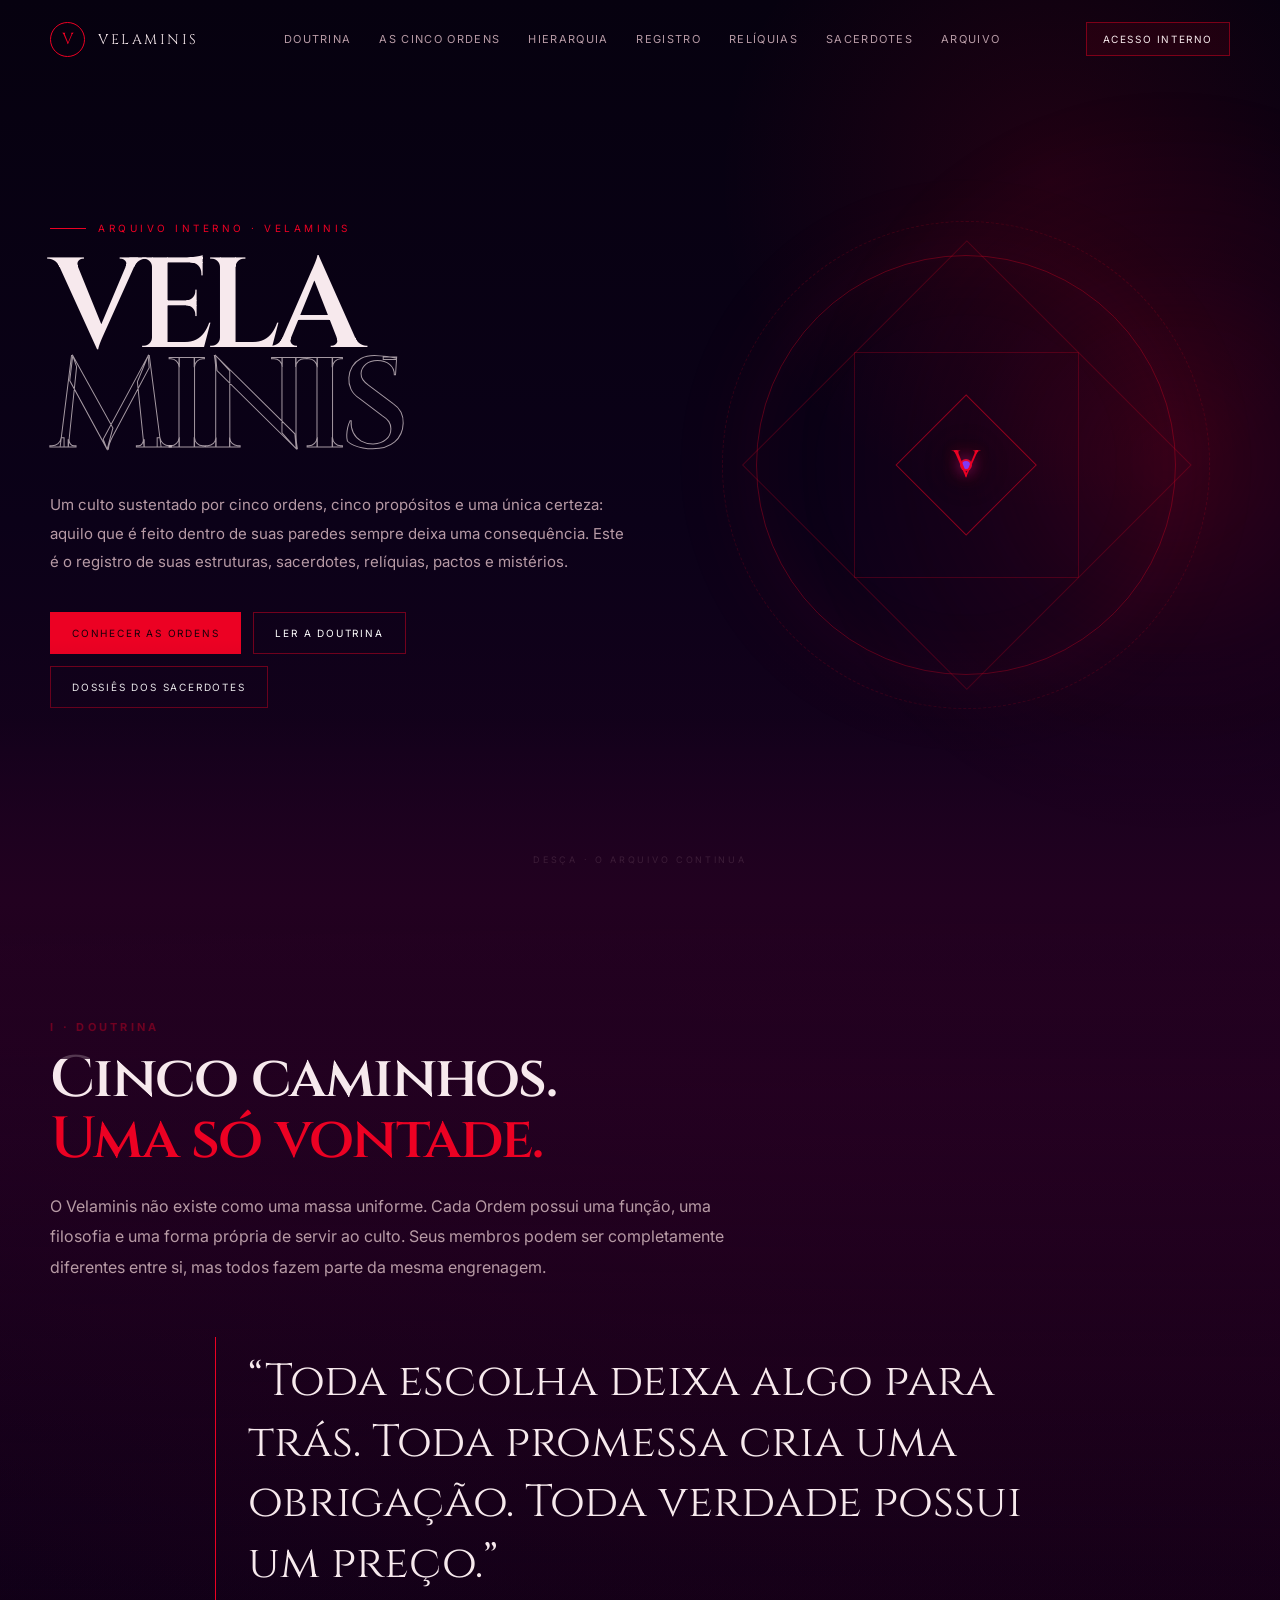
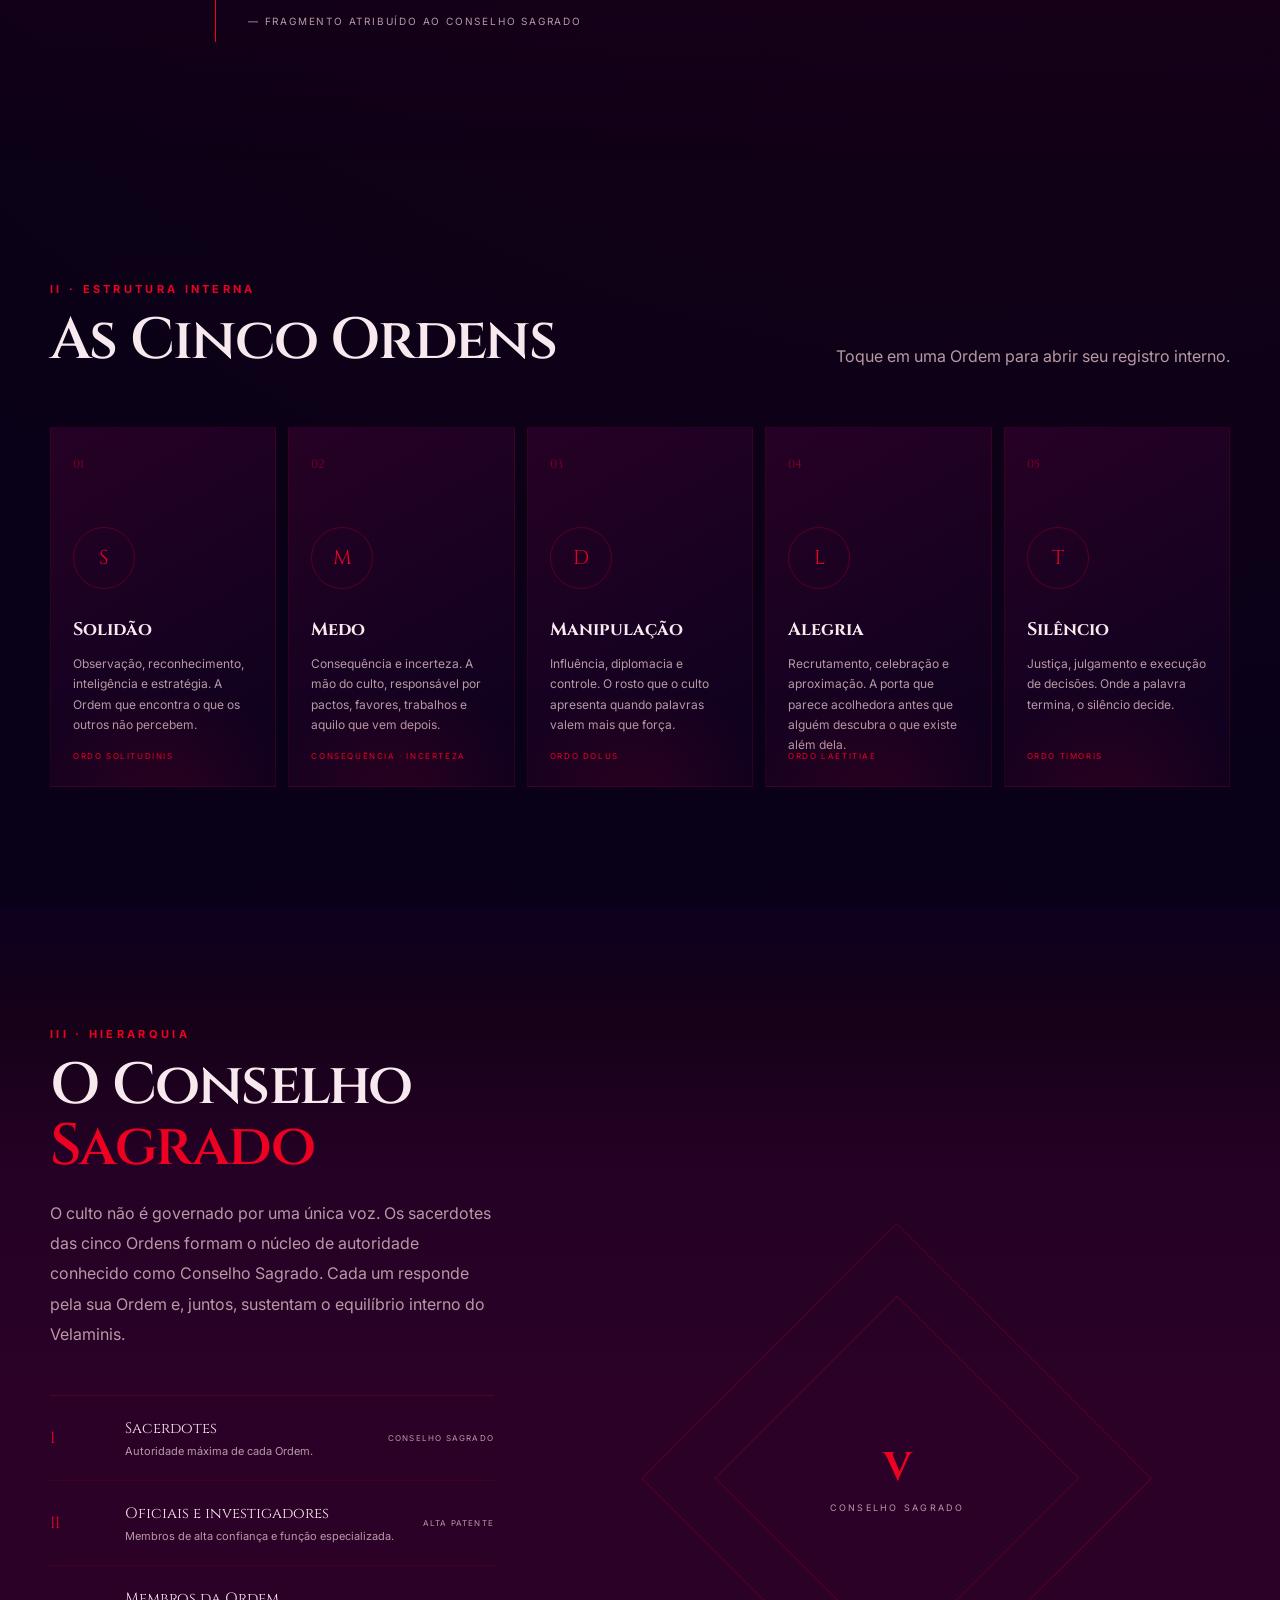
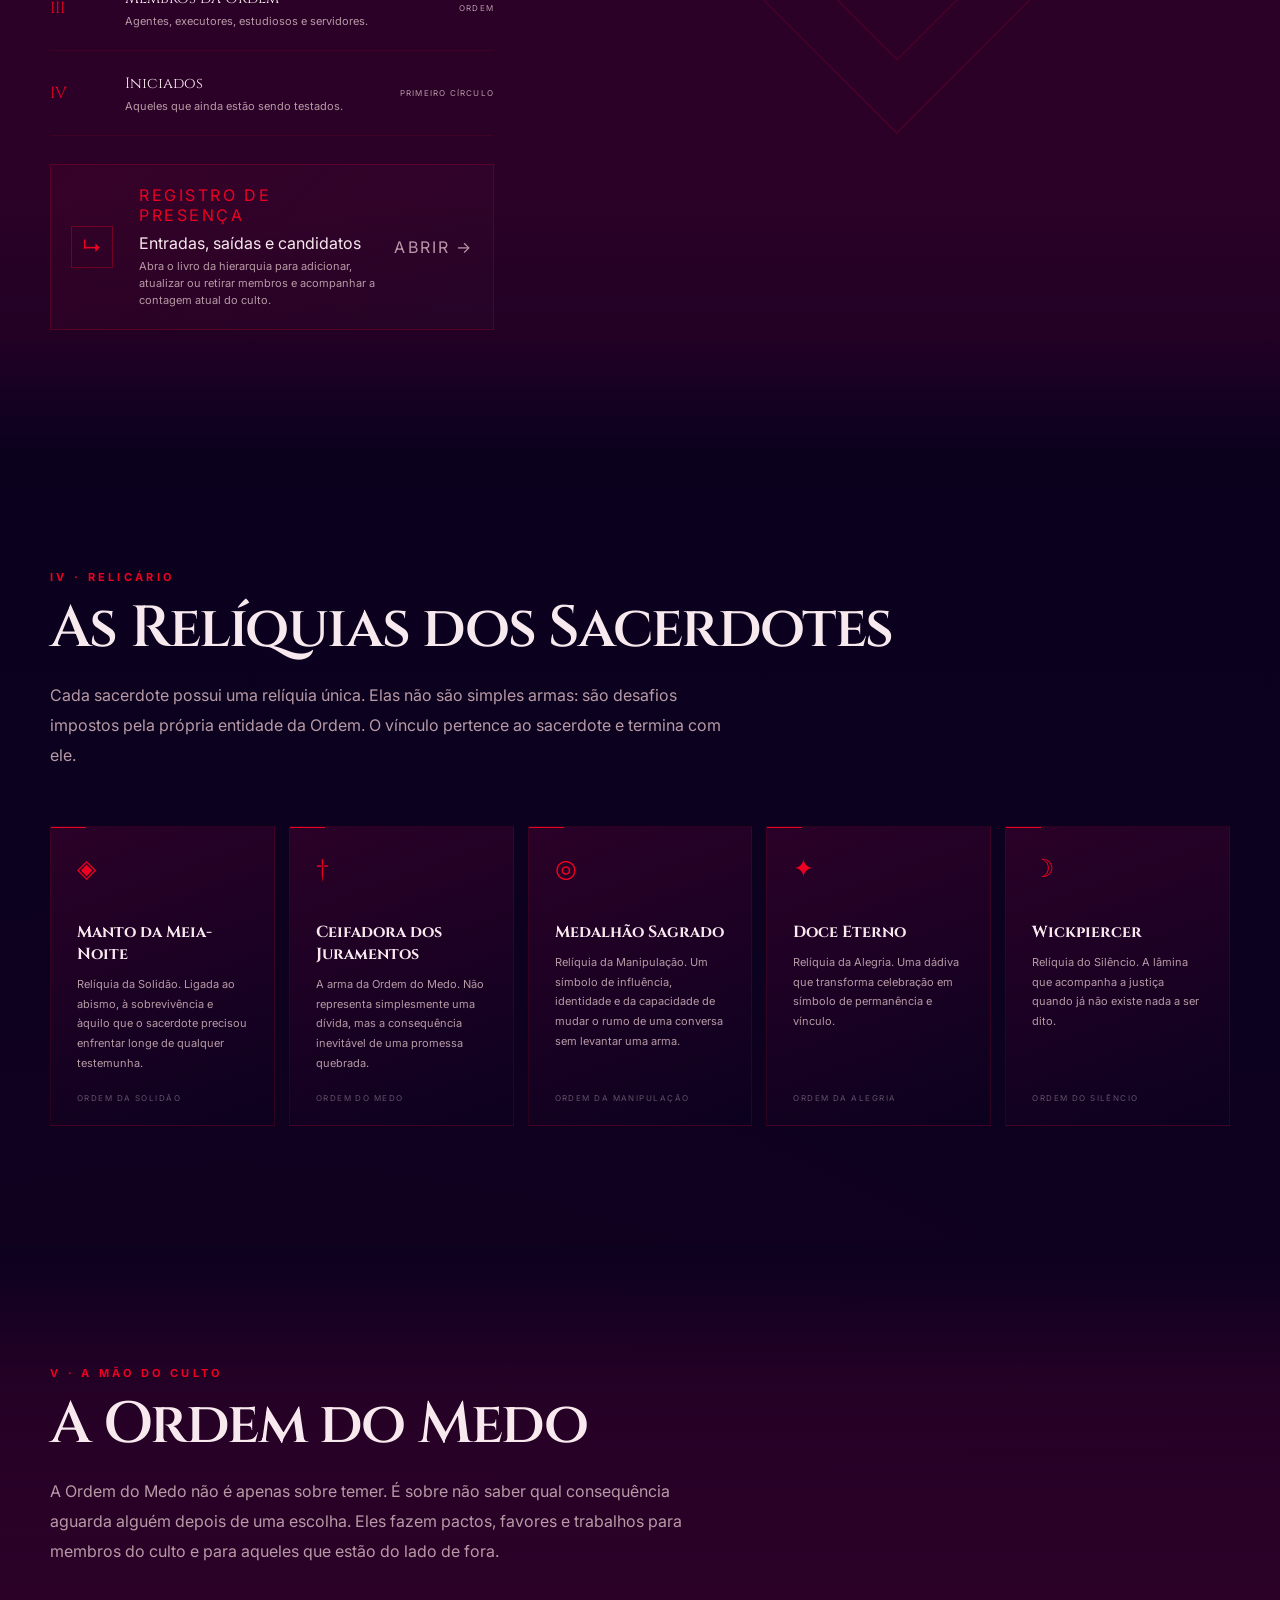
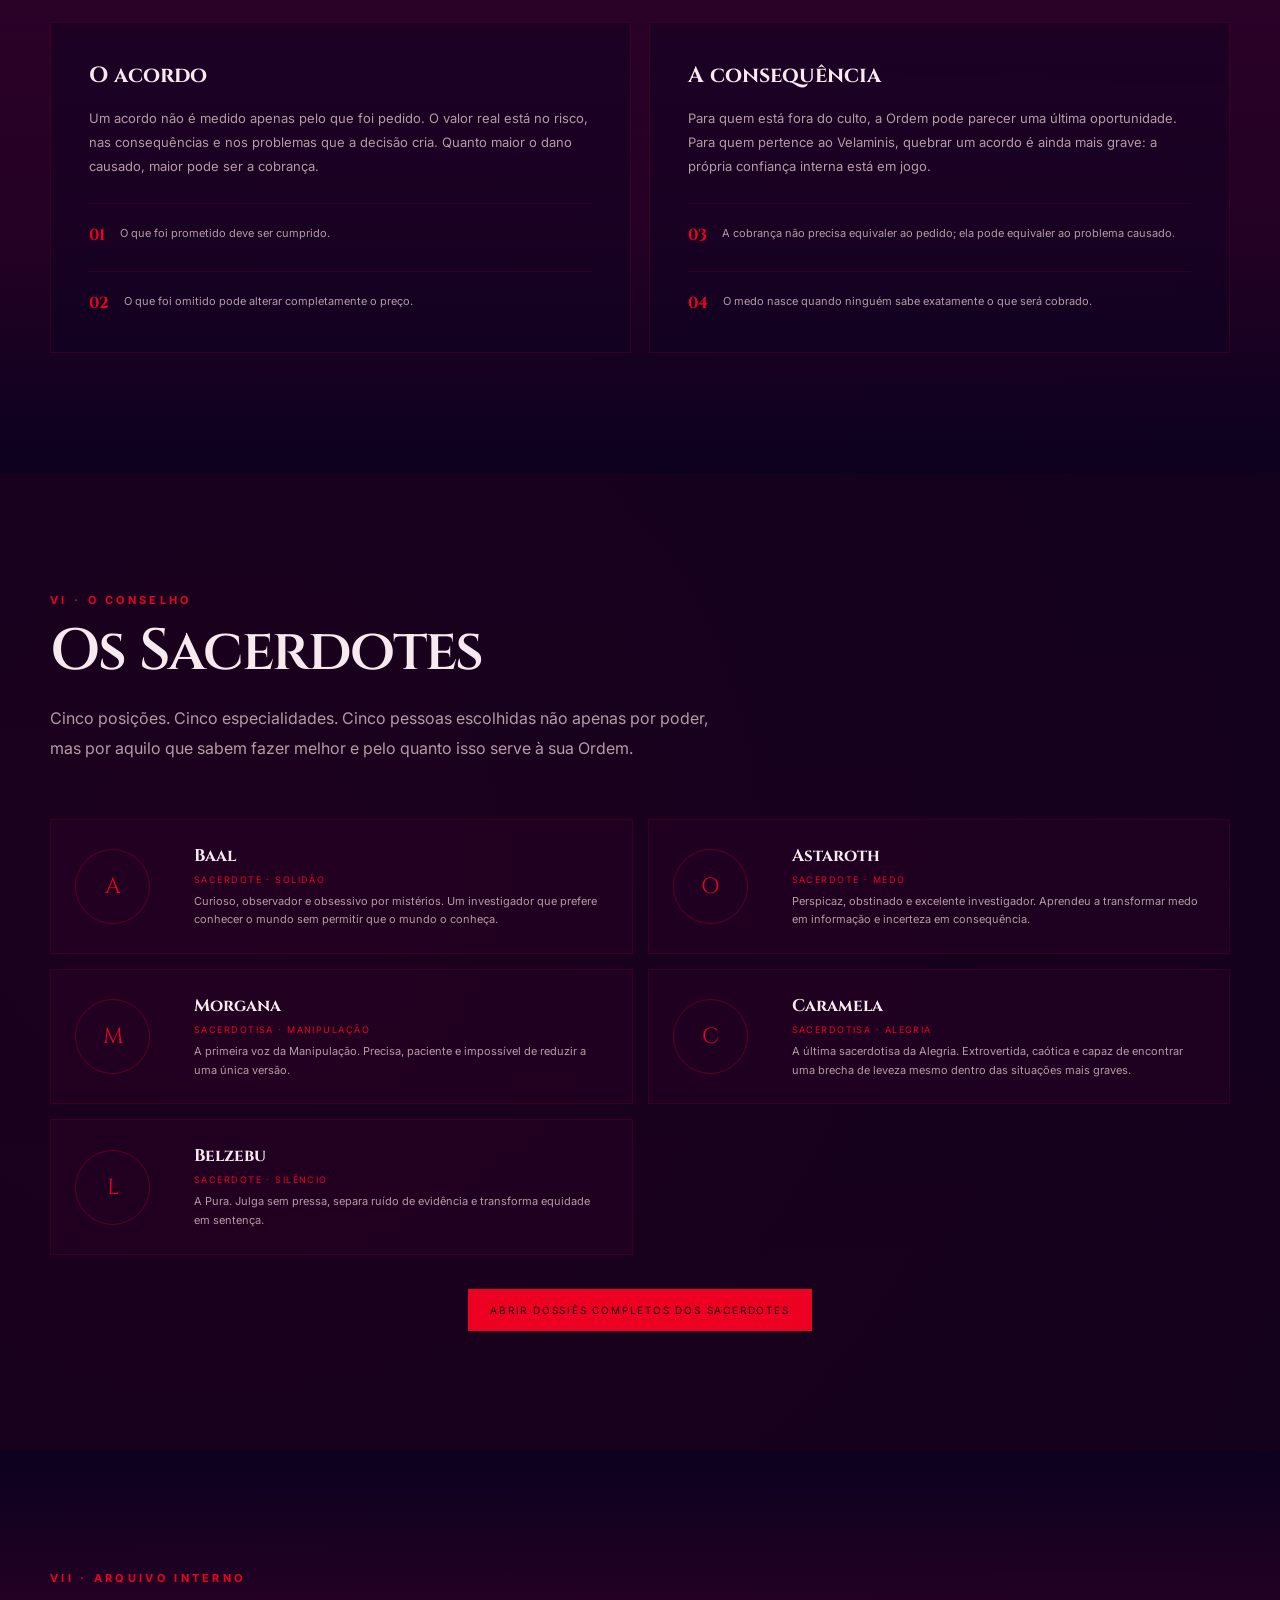
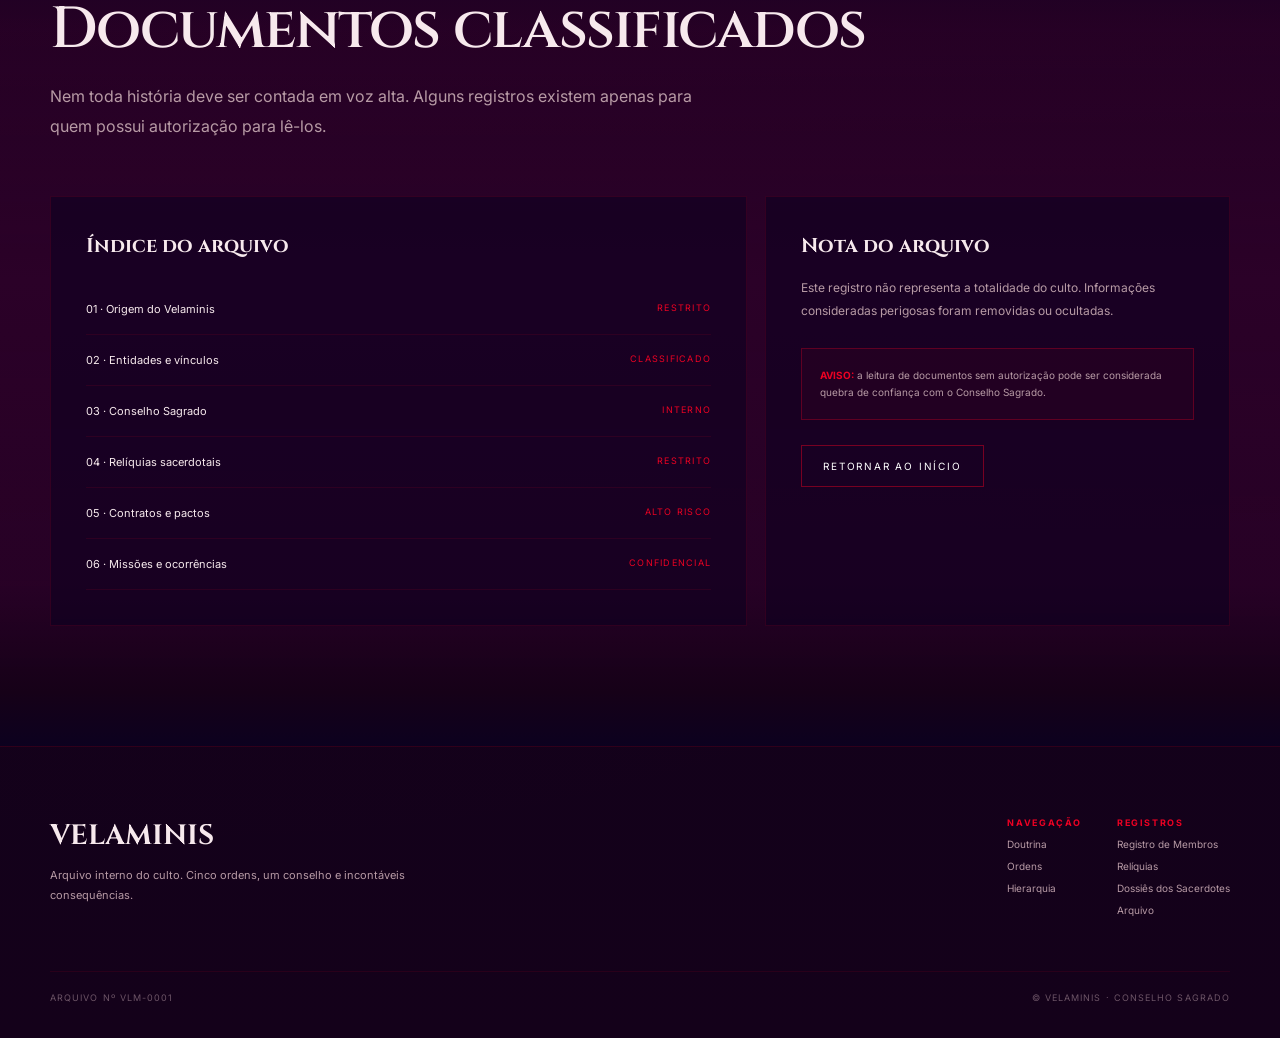
==== index.html @ 05659c6a "feito" ====
<!DOCTYPE html>
<html lang="pt-BR">
<head>
<meta charset="UTF-8">
<meta name="viewport" content="width=device-width, initial-scale=1.0">
<meta name="theme-color" content="#0C011F">
<meta name="description" content="Arquivo interno do Culto Velaminis — as Cinco Ordens, seus sacerdotes, relíquias, contratos e doutrinas.">
<title>VELAMINIS — Arquivo do Culto</title>

<style>
@import url('https://fonts.googleapis.com/css2?family=Cinzel:wght@400;500;600;700;800&family=Inter:wght@300;400;500;600&display=swap');

:root{
  --black:#0C011F;
  --obsidian:#2B0128;
  --maroon:#6D0122;
  --crimson:#EC0123;
  --deep-crimson:#AB0120;
  --white:#F7E9ED;
  --muted:#B79AA5;
  --line:rgba(236,1,35,.20);
  --glass:rgba(12,1,31,.70);
  --shadow:0 30px 80px rgba(0,0,0,.45);
}

*{box-sizing:border-box;margin:0;padding:0}
html{scroll-behavior:smooth}
body{
  background:
    radial-gradient(circle at 82% 8%,rgba(236,1,35,.10),transparent 26%),
    radial-gradient(circle at 18% 76%,rgba(109,1,34,.12),transparent 28%),
    linear-gradient(180deg,#06010f 0%,#0c011f 55%,#14011a 100%);
  color:var(--white);
  font-family:Inter,system-ui,sans-serif;
  overflow-x:hidden;
}
body::before{
  content:"";
  position:fixed;inset:0;pointer-events:none;z-index:-1;
  background:
    radial-gradient(circle at 72% 12%,rgba(236,1,35,.06),transparent 30%),
    radial-gradient(circle at 18% 72%,rgba(109,1,34,.06),transparent 34%),
    linear-gradient(90deg,transparent 49.92%,rgba(255,255,255,.012) 50%,transparent 50.08%);
  background-size:auto,auto,120px 120px;
}
a{color:inherit;text-decoration:none}
button{font:inherit}
.container{width:min(1180px,calc(100% - 48px));margin:auto}
.serif{font-family:Cinzel,Georgia,serif}
.upper{text-transform:uppercase;letter-spacing:.18em}
.red{color:var(--crimson)}
.muted{color:var(--muted)}
section{position:relative;padding:120px 0}
.section-kicker{
  color:var(--crimson);font-size:11px;font-weight:700;letter-spacing:.3em;
  text-transform:uppercase;margin-bottom:15px;
}
.section-title{
  font-family:Cinzel,Georgia,serif;font-size:clamp(32px,5vw,58px);
  line-height:1.05;font-weight:600;letter-spacing:-.03em;
}
.section-intro{max-width:680px;color:var(--muted);line-height:1.9;margin-top:20px}

/* PRELOADER */
.preloader{
  position:fixed;inset:0;background:var(--black);z-index:9999;
  display:grid;place-items:center;transition:.8s ease;
}
.preloader.hide{opacity:0;visibility:hidden}
.loader{text-align:center}
.sigillum{
  width:86px;height:86px;border:1px solid rgba(236,1,35,.45);
  border-radius:50%;margin:auto;display:grid;place-items:center;position:relative;
  animation:spin 12s linear infinite;
}
.sigillum::before,.sigillum::after{
  content:"";position:absolute;inset:10px;border:1px solid rgba(236,1,35,.25);
  transform:rotate(45deg);
}
.sigillum::after{inset:22px;transform:rotate(-45deg)}
.sigillum span{color:var(--crimson);font-family:Cinzel;font-size:24px;animation:counter 12s linear infinite}
.loader p{margin-top:24px;font-size:10px;letter-spacing:.4em;color:var(--muted);text-transform:uppercase}
@keyframes spin{to{transform:rotate(360deg)}}
@keyframes counter{to{transform:rotate(-360deg)}}

/* NAV */
.nav{
  position:fixed;top:0;left:0;right:0;z-index:500;
  border-bottom:1px solid transparent;transition:.35s;
}
.nav.scrolled{
  background:rgba(12,1,31,.82);backdrop-filter:blur(18px);
  border-color:var(--line);
}
.nav-inner{height:78px;display:flex;align-items:center;justify-content:space-between}
.brand{display:flex;align-items:center;gap:13px}
.brand-mark{
  width:35px;height:35px;border:1px solid var(--crimson);border-radius:50%;
  display:grid;place-items:center;color:var(--crimson);font-family:Cinzel;
}
.brand-name{font-family:Cinzel;letter-spacing:.18em;font-size:14px}
.nav-links{display:flex;gap:28px;align-items:center}
.nav-links a{font-size:11px;color:var(--muted);letter-spacing:.12em;text-transform:uppercase;transition:.25s}
.nav-links a:hover{color:var(--white)}
.nav-button{
  border:1px solid rgba(236,1,35,.45);background:rgba(236,1,35,.08);
  color:var(--white);padding:10px 16px;font-size:10px;letter-spacing:.16em;text-transform:uppercase;
  cursor:pointer;
}
.menu{display:none;background:none;border:0;color:white;font-size:24px}

/* HERO */
.hero{min-height:100vh;padding-top:150px;display:flex;align-items:center;overflow:hidden;background:radial-gradient(circle at 82% 20%,rgba(236,1,35,.11),transparent 26%),linear-gradient(180deg,#06010f 0%,#0b0118 58%,#18011d 100%)}
.hero::after{
  content:"";position:absolute;left:0;right:0;bottom:0;height:260px;pointer-events:none;
  background:linear-gradient(180deg,transparent 0%,rgba(20,1,26,.16) 30%,rgba(31,1,32,.52) 58%,#220120 100%);
}
.hero::before{
  content:"";position:absolute;width:760px;height:760px;border-radius:50%;
  right:-270px;top:80px;
  background:radial-gradient(circle,rgba(236,1,35,.18),rgba(171,1,32,.07) 38%,transparent 68%);
  filter:blur(15px);
}
.hero-grid{display:grid;grid-template-columns:1.05fr .95fr;gap:70px;align-items:center}
.eyebrow{
  display:flex;align-items:center;gap:12px;color:var(--crimson);
  font-size:10px;letter-spacing:.35em;text-transform:uppercase;margin-bottom:25px;
}
.eyebrow::before{content:"";width:36px;height:1px;background:var(--crimson)}
.hero h1{
  font-family:Cinzel,Georgia,serif;font-size:clamp(65px,10vw,145px);
  line-height:.78;letter-spacing:-.065em;font-weight:600;
}
.hero h1 span{display:block;color:transparent;-webkit-text-stroke:1px rgba(247,233,237,.65)}
.hero-copy{max-width:600px;margin-top:32px;color:var(--muted);line-height:1.9;font-size:15px}
.hero-actions{display:flex;gap:12px;margin-top:35px;flex-wrap:wrap}
.btn{
  display:inline-flex;align-items:center;justify-content:center;padding:14px 21px;
  border:1px solid rgba(236,1,35,.45);font-size:10px;letter-spacing:.18em;text-transform:uppercase;
  transition:.25s;cursor:pointer;background:transparent;color:white;
}
.btn.primary{background:var(--crimson);border-color:var(--crimson);color:#18000a}
.btn:hover{transform:translateY(-2px);box-shadow:0 15px 35px rgba(236,1,35,.16)}
.hero-seal{height:520px;display:grid;place-items:center;position:relative}
.seal{
  width:min(420px,75vw);aspect-ratio:1;border-radius:50%;
  border:1px solid rgba(236,1,35,.35);position:relative;
  box-shadow:0 0 100px rgba(236,1,35,.08),inset 0 0 80px rgba(236,1,35,.05);
  animation:pulse 5s ease-in-out infinite;
}
.seal::before,.seal::after{
  content:"";position:absolute;inset:12%;border:1px solid rgba(236,1,35,.23);
  transform:rotate(45deg);
}
.seal::after{inset:23%;transform:rotate(0)}
.seal-center{
  position:absolute;inset:38%;border:1px solid rgba(236,1,35,.55);
  display:grid;place-items:center;transform:rotate(45deg);
}
.seal-center span{transform:rotate(-45deg);font-family:Cinzel;color:var(--crimson);font-size:38px;text-shadow:0 0 14px rgba(236,1,35,.26);animation:orbPulse 4s ease-in-out infinite}
.orbit{position:absolute;inset:-35px;border:1px dashed rgba(236,1,35,.16);border-radius:50%;animation:spin 25s linear infinite}.orbit-dot,.orbit-dot.small{position:absolute;top:50%;left:50%;border-radius:50%;background:var(--crimson);box-shadow:0 0 18px rgba(236,1,35,.75),0 0 44px rgba(236,1,35,.35)}.orbit-dot{width:12px;height:12px;margin:-6px;animation:sealOrbit 10s linear infinite}.orbit-dot.small{width:8px;height:8px;margin:-4px;background:#7c3cff;box-shadow:0 0 14px rgba(124,60,255,.75),0 0 36px rgba(124,60,255,.35);animation:sealOrbitInner 14s linear infinite reverse}
@keyframes pulse{50%{transform:scale(1.015);box-shadow:0 0 120px rgba(236,1,35,.12)}}@keyframes orbPulse{50%{transform:rotate(-45deg) scale(1.08)}}@keyframes sealOrbit{from{transform:rotate(0deg) translateX(214px) rotate(0deg)}to{transform:rotate(360deg) translateX(214px) rotate(-360deg)}}@keyframes sealOrbitInner{from{transform:rotate(0deg) translateX(145px) rotate(0deg)}to{transform:rotate(360deg) translateX(145px) rotate(-360deg)}}
.hero-scroll{
  position:absolute;bottom:35px;left:50%;transform:translateX(-50%);
  color:var(--muted);font-size:9px;letter-spacing:.3em;text-transform:uppercase;
}

/* MANIFESTO */
.manifesto{background:linear-gradient(180deg,#220120 0%,rgba(43,1,40,.62) 28%,rgba(43,1,40,.28) 64%,transparent 100%)}.manifesto::before{content:"";position:absolute;left:0;right:0;top:-1px;height:160px;pointer-events:none;background:linear-gradient(180deg,rgba(34,1,32,0) 0%,rgba(34,1,32,.78) 100%)}
.quote{
  border-left:1px solid var(--crimson);padding:15px 0 15px 32px;
  max-width:850px;margin:55px auto 0;
}
.quote p{font-family:Cinzel;font-size:clamp(24px,4vw,45px);line-height:1.35}
.quote small{display:block;margin-top:20px;color:var(--muted);font-size:10px;letter-spacing:.18em;text-transform:uppercase}

/* ORDERS */
.orders-head{display:flex;justify-content:space-between;gap:30px;align-items:end;margin-bottom:55px}
.order-grid{display:grid;grid-template-columns:repeat(5,1fr);gap:12px}
.order-card{
  min-height:360px;padding:28px 22px;position:relative;overflow:hidden;
  background:linear-gradient(150deg,rgba(43,1,40,.85),rgba(12,1,31,.9));
  border:1px solid rgba(236,1,35,.13);transition:.4s;cursor:pointer;
}
.order-card:hover{transform:translateY(-8px);border-color:rgba(236,1,35,.55);box-shadow:var(--shadow)}
.order-card::after{
  content:"";position:absolute;left:-30%;bottom:-45%;width:160%;height:70%;
  background:radial-gradient(circle,rgba(236,1,35,.14),transparent 65%);transition:.4s;
}
.order-card:hover::after{transform:scale(1.3)}
.order-number{font-family:Cinzel;color:rgba(236,1,35,.55);font-size:12px}
.order-icon{
  width:62px;height:62px;border:1px solid rgba(236,1,35,.28);border-radius:50%;
  display:grid;place-items:center;font-family:Cinzel;color:var(--crimson);
  margin:55px 0 28px;font-size:20px;
}
.order-card h3{font-family:Cinzel;font-size:18px;margin-bottom:12px}
.order-card p{color:var(--muted);font-size:12px;line-height:1.7}
.order-tag{position:absolute;bottom:25px;left:22px;font-size:8px;letter-spacing:.2em;color:var(--crimson);text-transform:uppercase}

/* ORDER MODAL */
.modal{position:fixed;inset:0;background:rgba(5,0,12,.78);backdrop-filter:blur(12px);z-index:800;display:none;place-items:center;padding:20px}
.modal.open{display:grid}
.modal-box{
  width:min(800px,100%);max-height:88vh;overflow:auto;background:var(--black);
  border:1px solid rgba(236,1,35,.35);box-shadow:var(--shadow);padding:45px;
  position:relative;
}
.modal-close{position:absolute;top:17px;right:18px;background:none;border:0;color:var(--muted);font-size:22px;cursor:pointer}
.modal-symbol{color:var(--crimson);font-family:Cinzel;font-size:14px;letter-spacing:.2em}
.modal h2{font-family:Cinzel;font-size:42px;margin:12px 0 10px}
.modal-sub{color:var(--crimson);font-size:10px;text-transform:uppercase;letter-spacing:.2em}
.modal p{color:var(--muted);line-height:1.9;margin-top:25px}
.modal-section{border-top:1px solid rgba(236,1,35,.12);margin-top:30px;padding-top:25px}
.modal-section h4{font-family:Cinzel;font-size:13px;margin-bottom:10px}

/* HIERARCHY */
.hierarchy{
  background:
    linear-gradient(180deg,
      var(--black) 0%,
      #160118 10%,
      rgba(43,1,40,.78) 22%,
      var(--obsidian) 42%,
      var(--obsidian) 78%,
      rgba(43,1,40,.72) 90%,
      var(--black) 100%
    );
}
.hierarchy-grid{display:grid;grid-template-columns:.8fr 1.2fr;gap:70px;align-items:center}
.hierarchy-list{margin-top:45px;border-top:1px solid var(--line)}
.rank{
  display:grid;grid-template-columns:55px 1fr auto;gap:20px;align-items:center;
  padding:22px 0;border-bottom:1px solid rgba(236,1,35,.11)
}
.rank-num{font-family:Cinzel;color:var(--crimson)}
.rank-name{font-family:Cinzel;font-size:15px}
.rank-desc{color:var(--muted);font-size:11px;margin-top:5px}
.rank-badge{font-size:8px;letter-spacing:.15em;text-transform:uppercase;color:var(--muted)}
.hierarchy-art{
  min-height:540px;display:grid;place-items:center;position:relative;
}
.pyramid{width:min(430px,80vw);aspect-ratio:1;position:relative;display:grid;place-items:center}
.pyramid::before,.pyramid::after{content:"";position:absolute;border:1px solid rgba(236,1,35,.22)}
.pyramid::before{inset:8%;transform:rotate(45deg)}
.pyramid::after{inset:20%;transform:rotate(45deg)}
.pyramid-center{text-align:center;position:relative;z-index:2}
.pyramid-center strong{font-family:Cinzel;color:var(--crimson);font-size:40px;display:block}
.pyramid-center span{font-size:9px;letter-spacing:.25em;color:var(--muted);text-transform:uppercase}

/* RELICS */
.relic-grid{display:grid;grid-template-columns:repeat(5,1fr);gap:14px;margin-top:55px}
.relic{
  min-height:300px;padding:26px;background:linear-gradient(160deg,var(--obsidian),rgba(12,1,31,.8));
  border:1px solid rgba(236,1,35,.13);position:relative;
}
.relic::before{content:"";position:absolute;top:0;left:0;width:35px;height:1px;background:var(--crimson)}
.relic-symbol{font-family:Cinzel;color:var(--crimson);font-size:25px}
.relic h3{font-family:Cinzel;font-size:16px;margin:35px 0 10px}
.relic p{font-size:11px;color:var(--muted);line-height:1.8}
.relic small{position:absolute;bottom:22px;left:26px;color:rgba(247,233,237,.35);font-size:8px;letter-spacing:.18em;text-transform:uppercase}

/* CONTRACTS */
.contract{
  background:
    linear-gradient(180deg,
      var(--black) 0%,
      rgba(43,1,40,.82) 18%,
      var(--obsidian) 42%,
      rgba(43,1,40,.72) 70%,
      var(--black) 100%
    );
}
.contract-grid{display:grid;grid-template-columns:1fr 1fr;gap:18px;margin-top:55px}
.contract-card{
  padding:38px;border:1px solid rgba(236,1,35,.15);background:rgba(12,1,31,.45);
}
.contract-card h3{font-family:Cinzel;font-size:22px;margin-bottom:16px}
.contract-card p{color:var(--muted);line-height:1.85;font-size:13px}
.contract-rule{display:flex;gap:15px;margin-top:25px;padding-top:20px;border-top:1px solid rgba(236,1,35,.1)}
.contract-rule b{color:var(--crimson);font-family:Cinzel}
.contract-rule span{font-size:11px;color:var(--muted);line-height:1.7}

/* PRIESTS */
.priest-grid{display:grid;grid-template-columns:repeat(2,1fr);gap:15px;margin-top:55px}
.priest{
  display:grid;grid-template-columns:95px 1fr;gap:24px;align-items:center;
  padding:24px;border:1px solid rgba(236,1,35,.12);background:rgba(43,1,40,.42);
}
.priest-mark{
  width:75px;height:75px;border:1px solid rgba(236,1,35,.3);border-radius:50%;
  display:grid;place-items:center;color:var(--crimson);font-family:Cinzel;font-size:22px;
}
.priest h3{font-family:Cinzel;font-size:17px}
.priest .role{font-size:9px;color:var(--crimson);text-transform:uppercase;letter-spacing:.16em;margin:7px 0}
.priest p{font-size:11px;color:var(--muted);line-height:1.7}

/* ARCHIVE */
.archive{
  background:
    linear-gradient(180deg,
      var(--black) 0%,
      rgba(43,1,40,.78) 20%,
      var(--obsidian) 48%,
      rgba(43,1,40,.86) 82%,
      #160118 94%,
      var(--black) 100%
    );
}
.archive-grid{display:grid;grid-template-columns:1.2fr .8fr;gap:18px;margin-top:55px}
.archive-main,.archive-side{border:1px solid rgba(236,1,35,.13);padding:35px;background:rgba(12,1,31,.55)}
.archive-main h3,.archive-side h3{font-family:Cinzel;font-size:20px}
.file-list{margin-top:25px}
.file{
  display:flex;justify-content:space-between;gap:20px;padding:18px 0;
  border-bottom:1px solid rgba(236,1,35,.1);font-size:11px
}
.file span:last-child{color:var(--crimson);font-size:9px;letter-spacing:.14em}
.warning{
  margin-top:25px;padding:18px;border:1px solid rgba(236,1,35,.3);
  background:rgba(236,1,35,.045);color:var(--muted);font-size:10px;line-height:1.7;
}
.warning strong{color:var(--crimson)}

/* FOOTER */
footer{padding:70px 0 35px;border-top:1px solid rgba(236,1,35,.13)}
.footer-top{display:flex;justify-content:space-between;gap:40px}
.footer-brand h2{font-family:Cinzel;font-size:28px}
.footer-brand p{max-width:430px;color:var(--muted);font-size:11px;line-height:1.8;margin-top:12px}
.footer-links{display:flex;gap:35px}
.footer-links div{display:flex;flex-direction:column;gap:10px}
.footer-links b{font-size:9px;color:var(--crimson);letter-spacing:.18em;text-transform:uppercase}
.footer-links a{font-size:10px;color:var(--muted)}
.footer-bottom{margin-top:55px;padding-top:20px;border-top:1px solid rgba(236,1,35,.1);display:flex;justify-content:space-between;color:rgba(183,154,165,.55);font-size:9px;letter-spacing:.12em;text-transform:uppercase}

/* REVEAL */
.reveal{opacity:0;transform:translateY(28px);transition:opacity .8s ease,transform .8s ease}
.reveal.visible{opacity:1;transform:none}

/* RESPONSIVE */

.hierarchy-register{
  margin-top:28px;
  min-height:116px;
  border:1px solid rgba(236,1,35,.22);
  background:linear-gradient(135deg,rgba(236,1,35,.055),rgba(255,255,255,.012));
  display:grid;
  grid-template-columns:50px 1fr auto;
  gap:18px;
  align-items:center;
  padding:20px;
  transition:.25s ease;
}
.hierarchy-register:hover{border-color:rgba(236,1,35,.6);transform:translateY(-2px);background:linear-gradient(135deg,rgba(236,1,35,.09),rgba(255,255,255,.018))}
.registry-icon{width:42px;height:42px;border:1px solid rgba(236,1,35,.35);display:grid;place-items:center;color:var(--crimson);font-size:20px}
.hierarchy-register small{display:block;font:500 8px/1 var(--mono);letter-spacing:.16em;color:var(--crimson);margin-bottom:8px}
.hierarchy-register strong{display:block;font:500 17px/1.2 var(--serif);color:var(--white);margin-bottom:5px}
.hierarchy-register span{display:block;max-width:600px;font-size:11px;line-height:1.55;color:var(--muted)}
.hierarchy-register>b{font:500 8px/1 var(--mono);letter-spacing:.13em;color:#b998aa;white-space:nowrap}
@media(max-width:1050px){
  .order-grid,.relic-grid{grid-template-columns:repeat(2,1fr)}
  .hero-grid,.hierarchy-grid,.archive-grid{grid-template-columns:1fr}
  .hero-seal{height:420px}
}
@media(max-width:760px){
  .hierarchy-register{grid-template-columns:44px 1fr}
  .hierarchy-register>b{grid-column:2}

  .container{width:min(100% - 30px,1180px)}
  section{padding:85px 0}
  .nav-links,.nav-button{display:none}
  .menu{display:block}
  .nav-links.open{
    display:flex;position:absolute;top:78px;left:0;right:0;padding:25px;
    background:rgba(12,1,31,.96);flex-direction:column;align-items:flex-start;border-bottom:1px solid var(--line)
  }
  .hero{padding-top:120px}
  .hero-grid{gap:25px}
  .hero h1{font-size:70px}
  .hero-seal{height:320px}
  .orders-head{display:block}
  .order-grid,.relic-grid,.priest-grid,.contract-grid{grid-template-columns:1fr}
  .modal-box{padding:30px 22px}
  .modal h2{font-size:32px}
  .priest{grid-template-columns:70px 1fr}
  .priest-mark{width:60px;height:60px}
  .footer-top,.footer-bottom{flex-direction:column}
  .footer-links{flex-wrap:wrap}
}
</style>
</head>

<body>

<div class="preloader" id="preloader">
  <div class="loader">
    <div class="sigillum"><span>V</span></div>
    <p>O arquivo está sendo aberto</p>
  </div>
</div>

<nav class="nav" id="nav">
  <div class="container nav-inner">
    <a class="brand" href="#inicio">
      <div class="brand-mark">V</div>
      <div class="brand-name">VELAMINIS</div>
    </a>
    <div class="nav-links" id="navLinks">
      <a href="#doutrina">Doutrina</a>
      <a href="#ordens">As Cinco Ordens</a>
      <a href="#hierarquia">Hierarquia</a>
      <a href="membros.html">Registro</a>
      <a href="#reliquias">Relíquias</a>
      <a href="sacerdotes.html">Sacerdotes</a>
      <a href="#arquivo">Arquivo</a>
    </div>
    <a class="nav-button" href="#arquivo">Acesso interno</a>
    <button class="menu" id="menuBtn">☰</button>
  </div>
</nav>

<main>
<section class="hero" id="inicio">
  <div class="container hero-grid">
    <div class="reveal">
      <div class="eyebrow">Arquivo interno · Velaminis</div>
      <h1>VELA<span>MINIS</span></h1>
      <p class="hero-copy">
        Um culto sustentado por cinco ordens, cinco propósitos e uma única certeza:
        aquilo que é feito dentro de suas paredes sempre deixa uma consequência.
        Este é o registro de suas estruturas, sacerdotes, relíquias, pactos e mistérios.
      </p>
      <div class="hero-actions">
        <a class="btn primary" href="#ordens">Conhecer as Ordens</a>
        <a class="btn" href="#doutrina">Ler a doutrina</a>
        <a class="btn" href="sacerdotes.html">Dossiês dos Sacerdotes</a>
      </div>
    </div>

    <div class="hero-seal reveal">
      <div class="seal">
        <div class="orbit"></div>
        <div class="orbit-dot"></div><div class="orbit-dot small"></div>
        <div class="seal-center"><span>V</span></div>
      </div>
    </div>
  </div>
  <div class="hero-scroll">desça · o arquivo continua</div>
</section>

<section class="manifesto" id="doutrina">
  <div class="container">
    <div class="section-kicker reveal">I · Doutrina</div>
    <h2 class="section-title reveal">Cinco caminhos.<br><span class="red">Uma só vontade.</span></h2>
    <p class="section-intro reveal">
      O Velaminis não existe como uma massa uniforme. Cada Ordem possui uma função,
      uma filosofia e uma forma própria de servir ao culto. Seus membros podem ser
      completamente diferentes entre si, mas todos fazem parte da mesma engrenagem.
    </p>

    <div class="quote reveal">
      <p>“Toda escolha deixa algo para trás. Toda promessa cria uma obrigação. Toda verdade possui um preço.”</p>
      <small>— Fragmento atribuído ao Conselho Sagrado</small>
    </div>
  </div>
</section>

<section id="ordens">
  <div class="container">
    <div class="orders-head">
      <div>
        <div class="section-kicker reveal">II · Estrutura interna</div>
        <h2 class="section-title reveal">As Cinco Ordens</h2>
      </div>
      <p class="section-intro reveal" style="margin:0;max-width:430px">
        Toque em uma Ordem para abrir seu registro interno.
      </p>
    </div>

    <div class="order-grid">
      <article class="order-card reveal" data-order="solidão">
        <div class="order-number">01</div>
        <div class="order-icon">S</div>
        <h3>Solidão</h3>
        <p>Observação, reconhecimento, inteligência e estratégia. A Ordem que encontra o que os outros não percebem.</p>
        <div class="order-tag">Ordo Solitudinis</div>
      </article>

      <article class="order-card reveal" data-order="medo">
        <div class="order-number">02</div>
        <div class="order-icon">M</div>
        <h3>Medo</h3>
        <p>Consequência e incerteza. A mão do culto, responsável por pactos, favores, trabalhos e aquilo que vem depois.</p>
        <div class="order-tag">Consequência · Incerteza</div>
      </article>

      <article class="order-card reveal" data-order="manipulacao">
        <div class="order-number">03</div>
        <div class="order-icon">D</div>
        <h3>Manipulação</h3>
        <p>Influência, diplomacia e controle. O rosto que o culto apresenta quando palavras valem mais que força.</p>
        <div class="order-tag">Ordo Dolus</div>
      </article>

      <article class="order-card reveal" data-order="alegria">
        <div class="order-number">04</div>
        <div class="order-icon">L</div>
        <h3>Alegria</h3>
        <p>Recrutamento, celebração e aproximação. A porta que parece acolhedora antes que alguém descubra o que existe além dela.</p>
        <div class="order-tag">Ordo Laetitiae</div>
      </article>

      <article class="order-card reveal" data-order="silencio">
        <div class="order-number">05</div>
        <div class="order-icon">T</div>
        <h3>Silêncio</h3>
        <p>Justiça, julgamento e execução de decisões. Onde a palavra termina, o silêncio decide.</p>
        <div class="order-tag">Ordo Timoris</div>
      </article>
    </div>
  </div>
</section>

<section class="hierarchy" id="hierarquia">
  <div class="container hierarchy-grid">
    <div>
      <div class="section-kicker reveal">III · Hierarquia</div>
      <h2 class="section-title reveal">O Conselho<br><span class="red">Sagrado</span></h2>
      <p class="section-intro reveal">
        O culto não é governado por uma única voz. Os sacerdotes das cinco Ordens
        formam o núcleo de autoridade conhecido como Conselho Sagrado. Cada um responde
        pela sua Ordem e, juntos, sustentam o equilíbrio interno do Velaminis.
      </p>

      <div class="hierarchy-list">
        <div class="rank reveal">
          <div class="rank-num">I</div>
          <div><div class="rank-name">Sacerdotes</div><div class="rank-desc">Autoridade máxima de cada Ordem.</div></div>
          <div class="rank-badge">Conselho Sagrado</div>
        </div>
        <div class="rank reveal">
          <div class="rank-num">II</div>
          <div><div class="rank-name">Oficiais e investigadores</div><div class="rank-desc">Membros de alta confiança e função especializada.</div></div>
          <div class="rank-badge">Alta patente</div>
        </div>
        <div class="rank reveal">
          <div class="rank-num">III</div>
          <div><div class="rank-name">Membros da Ordem</div><div class="rank-desc">Agentes, executores, estudiosos e servidores.</div></div>
          <div class="rank-badge">Ordem</div>
        </div>
        <div class="rank reveal">
          <div class="rank-num">IV</div>
          <div><div class="rank-name">Iniciados</div><div class="rank-desc">Aqueles que ainda estão sendo testados.</div></div>
          <div class="rank-badge">Primeiro círculo</div>
        </div>
      </div>

      <a class="hierarchy-register reveal" href="membros.html">
        <div class="registry-icon">↳</div>
        <div>
          <small>REGISTRO DE PRESENÇA</small>
          <strong>Entradas, saídas e candidatos</strong>
          <span>Abra o livro da hierarquia para adicionar, atualizar ou retirar membros e acompanhar a contagem atual do culto.</span>
        </div>
        <b>ABRIR →</b>
      </a>
    </div>

    <div class="hierarchy-art reveal">
      <div class="pyramid">
        <div class="pyramid-center">
          <strong>V</strong>
          <span>Conselho Sagrado</span>
        </div>
      </div>
    </div>
  </div>
</section>

<section id="reliquias">
  <div class="container">
    <div class="section-kicker reveal">IV · Relicário</div>
    <h2 class="section-title reveal">As Relíquias dos Sacerdotes</h2>
    <p class="section-intro reveal">
      Cada sacerdote possui uma relíquia única. Elas não são simples armas:
      são desafios impostos pela própria entidade da Ordem. O vínculo pertence ao
      sacerdote e termina com ele.
    </p>

    <div class="relic-grid">
      <article class="relic reveal">
        <div class="relic-symbol">◈</div>
        <h3>Manto da Meia-Noite</h3>
        <p>Relíquia da Solidão. Ligada ao abismo, à sobrevivência e àquilo que o sacerdote precisou enfrentar longe de qualquer testemunha.</p>
        <small>Ordem da Solidão</small>
      </article>

      <article class="relic reveal">
        <div class="relic-symbol">†</div>
        <h3>Ceifadora dos Juramentos</h3>
        <p>A arma da Ordem do Medo. Não representa simplesmente uma dívida, mas a consequência inevitável de uma promessa quebrada.</p>
        <small>Ordem do Medo</small>
      </article>

      <article class="relic reveal">
        <div class="relic-symbol">◎</div>
        <h3>Medalhão Sagrado</h3>
        <p>Relíquia da Manipulação. Um símbolo de influência, identidade e da capacidade de mudar o rumo de uma conversa sem levantar uma arma.</p>
        <small>Ordem da Manipulação</small>
      </article>

      <article class="relic reveal">
        <div class="relic-symbol">✦</div>
        <h3>Doce Eterno</h3>
        <p>Relíquia da Alegria. Uma dádiva que transforma celebração em símbolo de permanência e vínculo.</p>
        <small>Ordem da Alegria</small>
      </article>

      <article class="relic reveal">
        <div class="relic-symbol">☽</div>
        <h3>Wickpiercer</h3>
        <p>Relíquia do Silêncio. A lâmina que acompanha a justiça quando já não existe nada a ser dito.</p>
        <small>Ordem do Silêncio</small>
      </article>
    </div>
  </div>
</section>

<section class="contract" id="contratos">
  <div class="container">
    <div class="section-kicker reveal">V · A mão do culto</div>
    <h2 class="section-title reveal">A Ordem do Medo</h2>
    <p class="section-intro reveal">
      A Ordem do Medo não é apenas sobre temer. É sobre não saber qual consequência
      aguarda alguém depois de uma escolha. Eles fazem pactos, favores e trabalhos
      para membros do culto e para aqueles que estão do lado de fora.
    </p>

    <div class="contract-grid">
      <article class="contract-card reveal">
        <h3>O acordo</h3>
        <p>
          Um acordo não é medido apenas pelo que foi pedido. O valor real está no risco,
          nas consequências e nos problemas que a decisão cria. Quanto maior o dano causado,
          maior pode ser a cobrança.
        </p>
        <div class="contract-rule"><b>01</b><span>O que foi prometido deve ser cumprido.</span></div>
        <div class="contract-rule"><b>02</b><span>O que foi omitido pode alterar completamente o preço.</span></div>
      </article>

      <article class="contract-card reveal">
        <h3>A consequência</h3>
        <p>
          Para quem está fora do culto, a Ordem pode parecer uma última oportunidade.
          Para quem pertence ao Velaminis, quebrar um acordo é ainda mais grave:
          a própria confiança interna está em jogo.
        </p>
        <div class="contract-rule"><b>03</b><span>A cobrança não precisa equivaler ao pedido; ela pode equivaler ao problema causado.</span></div>
        <div class="contract-rule"><b>04</b><span>O medo nasce quando ninguém sabe exatamente o que será cobrado.</span></div>
      </article>
    </div>
  </div>
</section>

<section id="sacerdotes">
  <div class="container">
    <div class="section-kicker reveal">VI · O Conselho</div>
    <h2 class="section-title reveal">Os Sacerdotes</h2>
    <p class="section-intro reveal">
      Cinco posições. Cinco especialidades. Cinco pessoas escolhidas não apenas por poder,
      mas por aquilo que sabem fazer melhor e pelo quanto isso serve à sua Ordem.
    </p>

    <div class="priest-grid">
      <article class="priest reveal">
        <div class="priest-mark">A</div>
        <div><h3>Baal</h3><div class="role">Sacerdote · Solidão</div><p>Curioso, observador e obsessivo por mistérios. Um investigador que prefere conhecer o mundo sem permitir que o mundo o conheça.</p></div>
      </article>

      <article class="priest reveal">
        <div class="priest-mark">O</div>
        <div><h3>Astaroth</h3><div class="role">Sacerdote · Medo</div><p>Perspicaz, obstinado e excelente investigador. Aprendeu a transformar medo em informação e incerteza em consequência.</p></div>
      </article>

      <article class="priest reveal">
        <div class="priest-mark">M</div>
        <div><h3>Morgana</h3><div class="role">Sacerdotisa · Manipulação</div><p>A primeira voz da Manipulação. Precisa, paciente e impossível de reduzir a uma única versão.</p></div>
      </article>

      <article class="priest reveal">
        <div class="priest-mark">C</div>
        <div><h3>Caramela</h3><div class="role">Sacerdotisa · Alegria</div><p>A última sacerdotisa da Alegria. Extrovertida, caótica e capaz de encontrar uma brecha de leveza mesmo dentro das situações mais graves.</p></div>
      </article>

      <article class="priest reveal">
        <div class="priest-mark">L</div>
        <div><h3>Belzebu</h3><div class="role">Sacerdote · Silêncio</div><p>A Pura. Julga sem pressa, separa ruído de evidência e transforma equidade em sentença.</p></div>
      </article>
    </div>

    <div class="reveal" style="margin-top:34px;display:flex;justify-content:center">
      <a class="btn primary" href="sacerdotes.html">Abrir dossiês completos dos sacerdotes</a>
    </div>
  </div>
</section>

<section class="archive" id="arquivo">
  <div class="container">
    <div class="section-kicker reveal">VII · Arquivo interno</div>
    <h2 class="section-title reveal">Documentos classificados</h2>
    <p class="section-intro reveal">
      Nem toda história deve ser contada em voz alta. Alguns registros existem apenas
      para quem possui autorização para lê-los.
    </p>

    <div class="archive-grid">
      <div class="archive-main reveal">
        <h3>Índice do arquivo</h3>
        <div class="file-list">
          <div class="file"><span>01 · Origem do Velaminis</span><span>RESTRITO</span></div>
          <div class="file"><span>02 · Entidades e vínculos</span><span>CLASSIFICADO</span></div>
          <div class="file"><span>03 · Conselho Sagrado</span><span>INTERNO</span></div>
          <div class="file"><span>04 · Relíquias sacerdotais</span><span>RESTRITO</span></div>
          <div class="file"><span>05 · Contratos e pactos</span><span>ALTO RISCO</span></div>
          <div class="file"><span>06 · Missões e ocorrências</span><span>CONFIDENCIAL</span></div>
        </div>
      </div>

      <div class="archive-side reveal">
        <h3>Nota do arquivo</h3>
        <p style="color:var(--muted);font-size:12px;line-height:1.9;margin-top:18px">
          Este registro não representa a totalidade do culto. Informações consideradas
          perigosas foram removidas ou ocultadas.
        </p>
        <div class="warning">
          <strong>AVISO:</strong> a leitura de documentos sem autorização pode ser considerada
          quebra de confiança com o Conselho Sagrado.
        </div>
        <a href="#inicio" class="btn" style="margin-top:25px">Retornar ao início</a>
      </div>
    </div>
  </div>
</section>
</main>

<footer>
  <div class="container">
    <div class="footer-top">
      <div class="footer-brand">
        <h2>VELAMINIS</h2>
        <p>Arquivo interno do culto. Cinco ordens, um conselho e incontáveis consequências.</p>
      </div>
      <div class="footer-links">
        <div><b>Navegação</b><a href="#doutrina">Doutrina</a><a href="#ordens">Ordens</a><a href="#hierarquia">Hierarquia</a></div>
        <div><b>Registros</b><a href="membros.html">Registro de Membros</a><a href="#reliquias">Relíquias</a><a href="sacerdotes.html">Dossiês dos Sacerdotes</a><a href="#arquivo">Arquivo</a></div>
      </div>
    </div>
    <div class="footer-bottom">
      <span>Arquivo nº VLM-0001</span>
      <span>© Velaminis · Conselho Sagrado</span>
    </div>
  </div>
</footer>

<div class="modal" id="orderModal">
  <div class="modal-box">
    <button class="modal-close" id="modalClose">×</button>
    <div class="modal-symbol" id="modalSymbol">ORDEM</div>
    <h2 id="modalTitle">Ordem</h2>
    <div class="modal-sub" id="modalSub">Registro</div>
    <p id="modalText"></p>
    <div class="modal-section">
      <h4>Função dentro do culto</h4>
      <p id="modalFunction"></p>
    </div>
    <div class="modal-section">
      <h4>Princípio</h4>
      <p id="modalPrinciple"></p>
    </div>
  </div>
</div>

<script>
const orders = {
  "solidão":{
    symbol:"01 · ORDO SOLITUDINIS",title:"Ordem da Solidão",sub:"Reconhecimento · Inteligência · Estratégia",
    text:"A Ordem da Solidão existe para observar aquilo que passa despercebido. Seus membros investigam, reconhecem padrões, acompanham movimentos e constroem estratégias a partir de informações que outros considerariam irrelevantes.",
    function:"Reconhecimento de territórios, inteligência, investigação, coleta de informações e planejamento.",
    principle:"Ver antes dos outros. Entender antes de agir. Conhecer sem necessariamente ser conhecido."
  },
  "medo":{
    symbol:"02 · ORDEM DO MEDO",title:"Ordem do Medo",sub:"Consequência · Incerteza · Pactos",
    text:"A Ordem do Medo é a mão do culto. Seus membros fazem pactos, favores e trabalhos tanto para pessoas de fora quanto para integrantes do Velaminis. Sua força está na consequência: ninguém sabe exatamente o que será cobrado quando um acordo é quebrado.",
    function:"Contratos, cobranças, favores, investigação de consequências, resolução de problemas e trabalhos que exigem discrição.",
    principle:"Não é necessário saber o que acontecerá para ter medo. Basta saber que algo acontecerá."
  },
  "manipulacao":{
    symbol:"03 · ORDO DOLUS",title:"Ordem da Manipulação",sub:"Influência · Diplomacia · Controle",
    text:"A Ordem da Manipulação representa o rosto do culto. Seus membros lidam com relações, negociações, diplomacia e influência. Nem toda batalha precisa ser vencida pela força quando uma palavra bem escolhida pode mudar o resultado.",
    function:"Diplomacia, negociação, representação, influência e controle de situações sociais.",
    principle:"A melhor decisão é aquela que o outro acredita ter tomado sozinho."
  },
  "alegria":{
    symbol:"04 · ORDO LAETITIAE",title:"Ordem da Alegria",sub:"Recrutamento · Celebração · Aproximação",
    text:"A Ordem da Alegria aproxima pessoas do culto. Ela recebe, celebra, cria vínculos e transforma desconhecidos em possíveis aliados. Sua aparência acolhedora esconde uma das funções mais importantes do Velaminis.",
    function:"Recrutamento, integração, eventos, aproximação de comunidades e construção de vínculos.",
    principle:"Nem toda porta precisa parecer perigosa para levar ao mesmo lugar."
  },
  "silencio":{
    symbol:"05 · ORDEM DO SILÊNCIO",title:"Ordem do Silêncio",sub:"Justiça · Julgamento · Execução",
    text:"A Ordem do Silêncio representa a justiça interna do culto. Quando uma decisão precisa ser cumprida, eles são aqueles que fazem o necessário sem precisar explicar o que já foi decidido.",
    function:"Julgamentos, aplicação de decisões, proteção de segredos e execução das determinações do Conselho.",
    principle:"Quando a decisão é tomada, não há necessidade de mais palavras."
  }
};

document.querySelectorAll(".order-card").forEach(card=>{
  card.addEventListener("click",()=>{
    const data=orders[card.dataset.order];
    document.getElementById("modalSymbol").textContent=data.symbol;
    document.getElementById("modalTitle").textContent=data.title;
    document.getElementById("modalSub").textContent=data.sub;
    document.getElementById("modalText").textContent=data.text;
    document.getElementById("modalFunction").textContent=data.function;
    document.getElementById("modalPrinciple").textContent=data.principle;
    document.getElementById("orderModal").classList.add("open");
  });
});

document.getElementById("modalClose").onclick=()=>document.getElementById("orderModal").classList.remove("open");
document.getElementById("orderModal").addEventListener("click",e=>{
  if(e.target.id==="orderModal") document.getElementById("orderModal").classList.remove("open");
});

window.addEventListener("keydown",e=>{
  if(e.key==="Escape") document.getElementById("orderModal").classList.remove("open");
});

const nav=document.getElementById("nav");
window.addEventListener("scroll",()=>nav.classList.toggle("scrolled",window.scrollY>30));

const menuBtn=document.getElementById("menuBtn");
const navLinks=document.getElementById("navLinks");
menuBtn.addEventListener("click",()=>navLinks.classList.toggle("open"));
navLinks.querySelectorAll("a").forEach(a=>a.addEventListener("click",()=>navLinks.classList.remove("open")));

const observer=new IntersectionObserver(entries=>{
  entries.forEach(entry=>{
    if(entry.isIntersecting) entry.target.classList.add("visible");
  });
},{threshold:.12});
document.querySelectorAll(".reveal").forEach(el=>observer.observe(el));

window.addEventListener("load",()=>{
  setTimeout(()=>document.getElementById("preloader").classList.add("hide"),700);
});
</script>
</body>
</html>
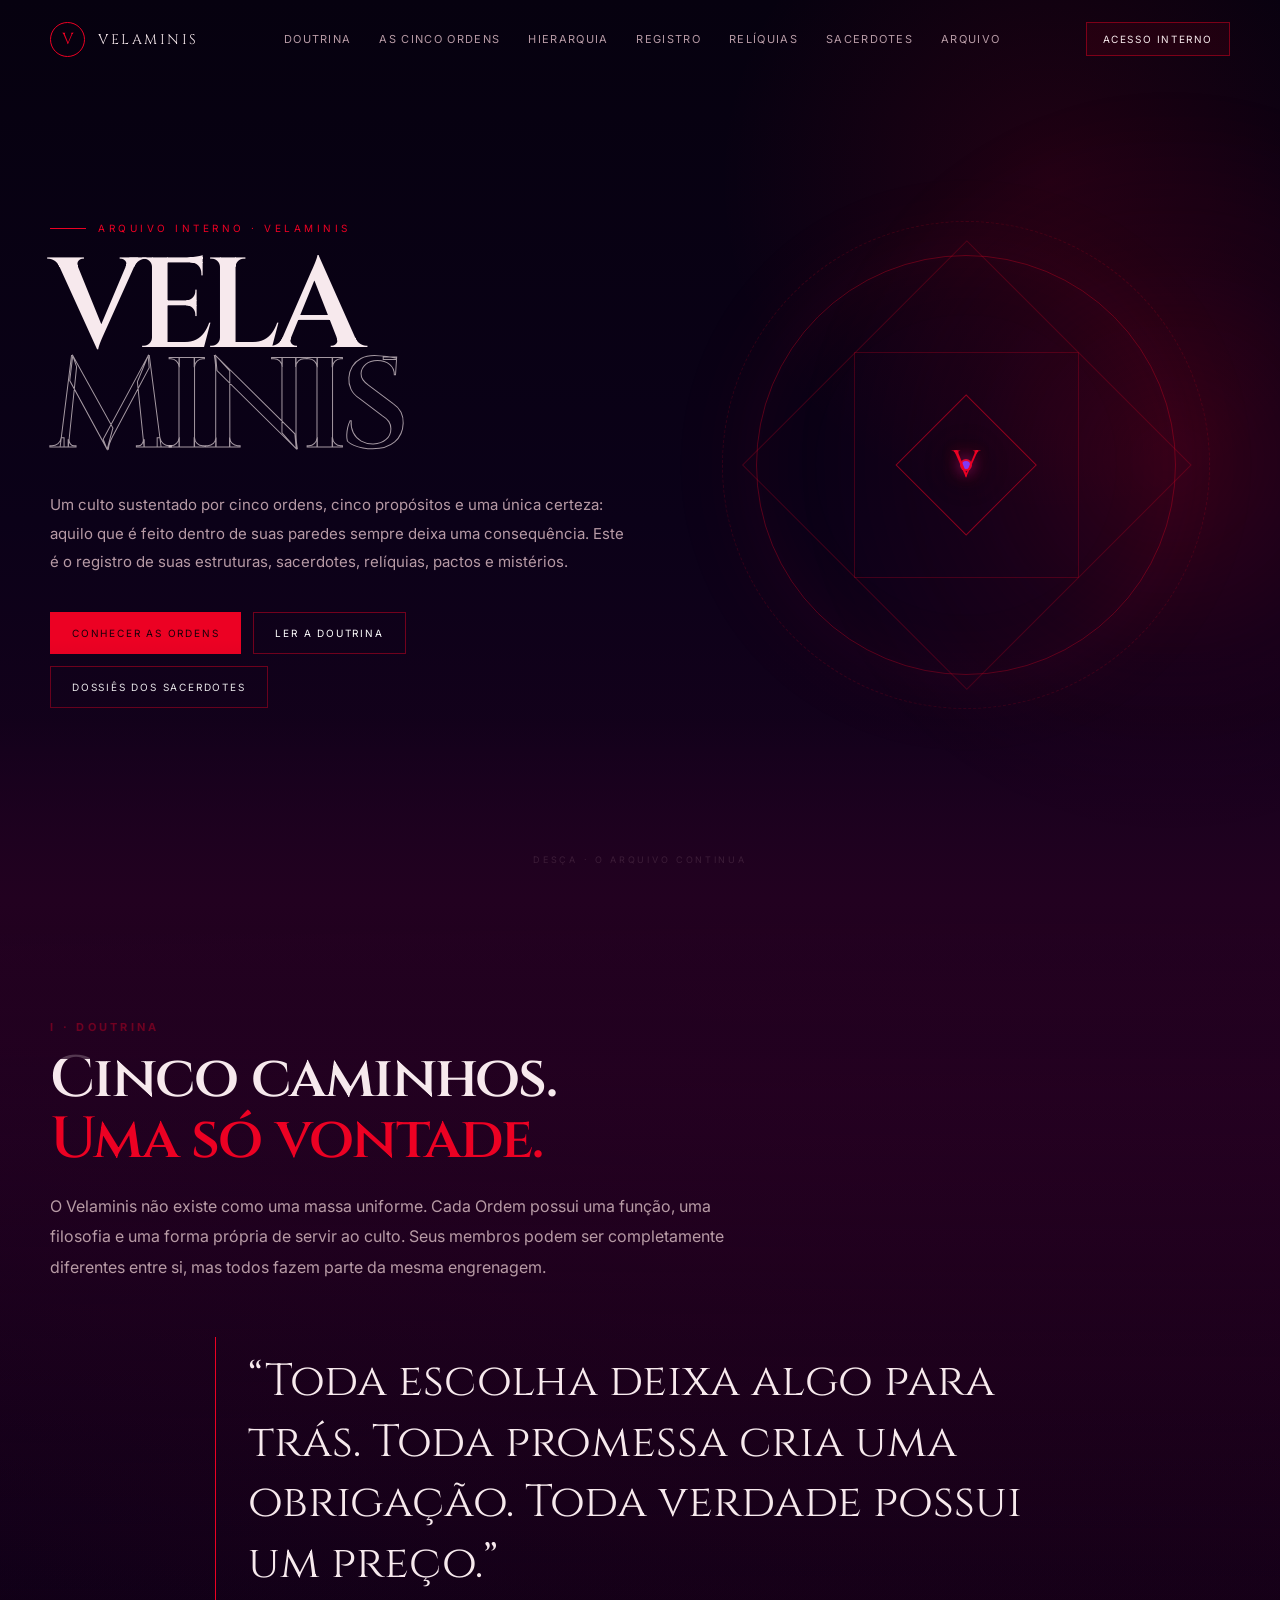
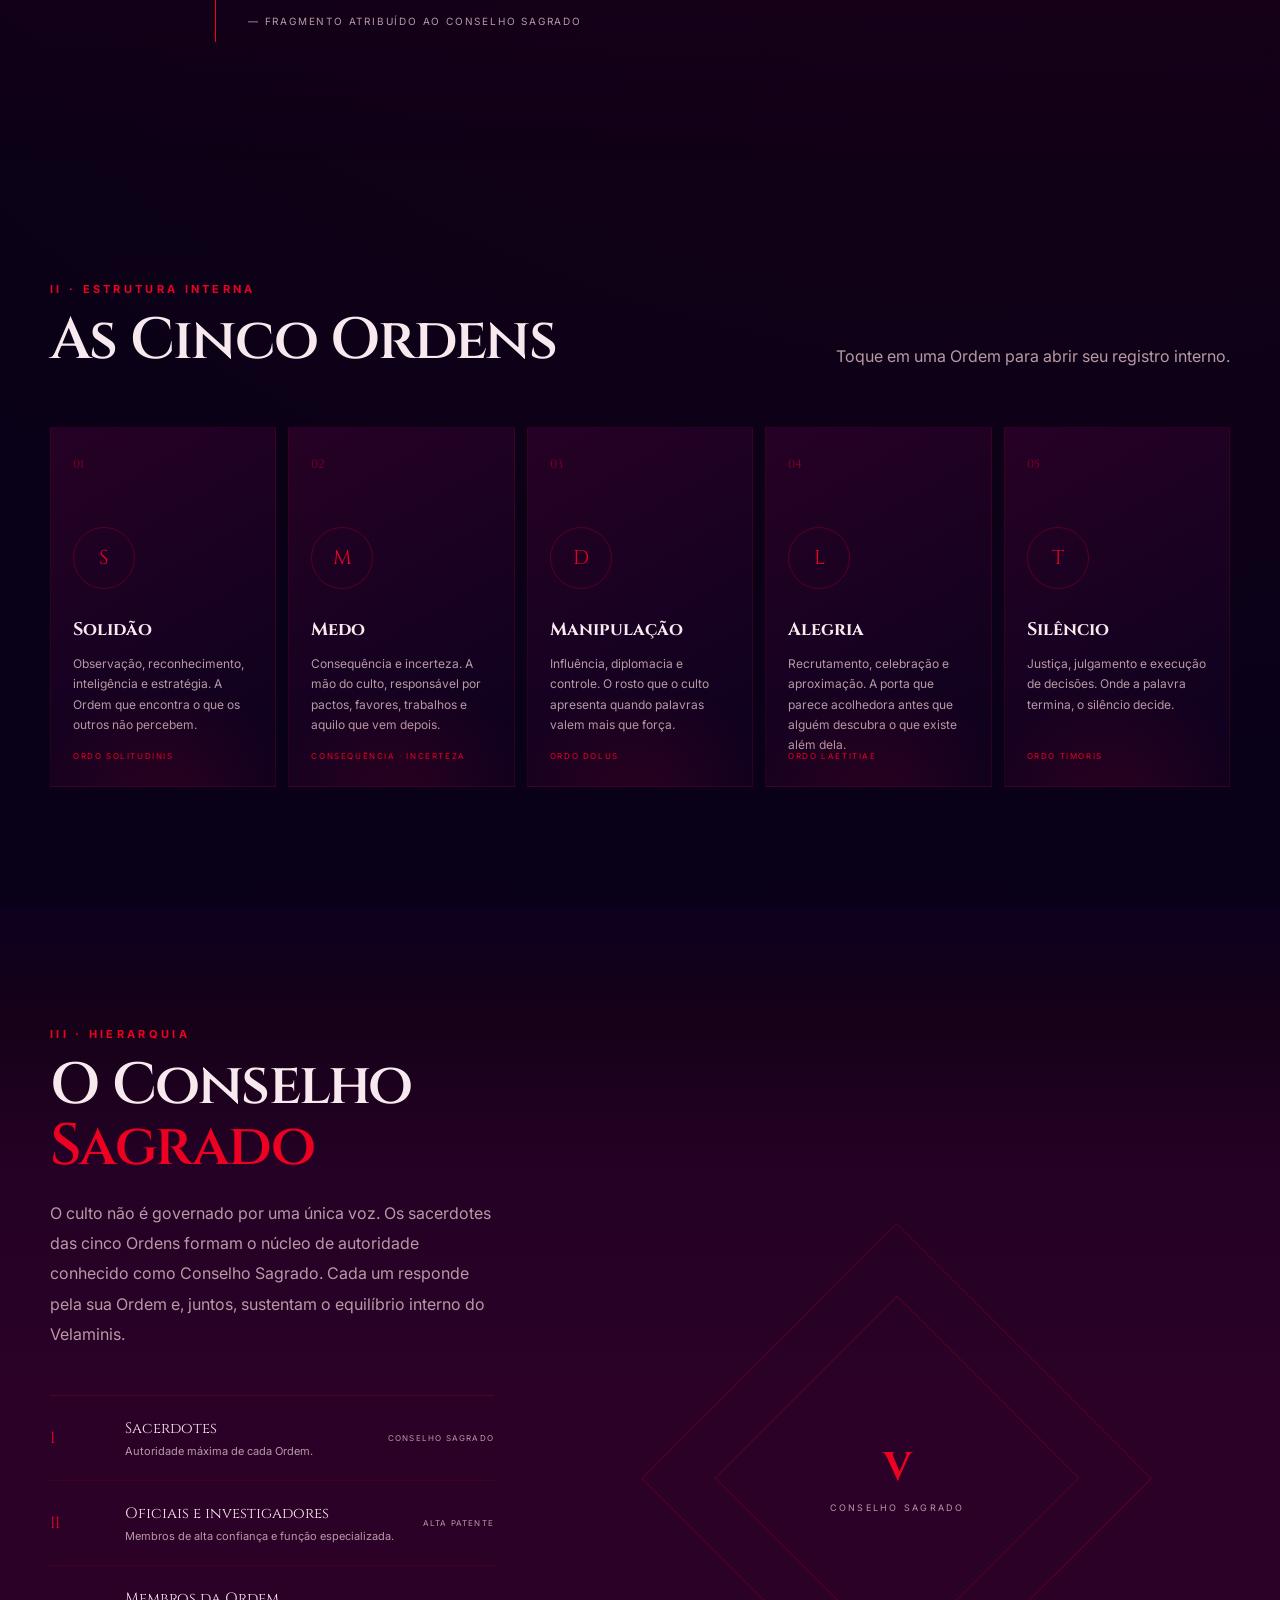
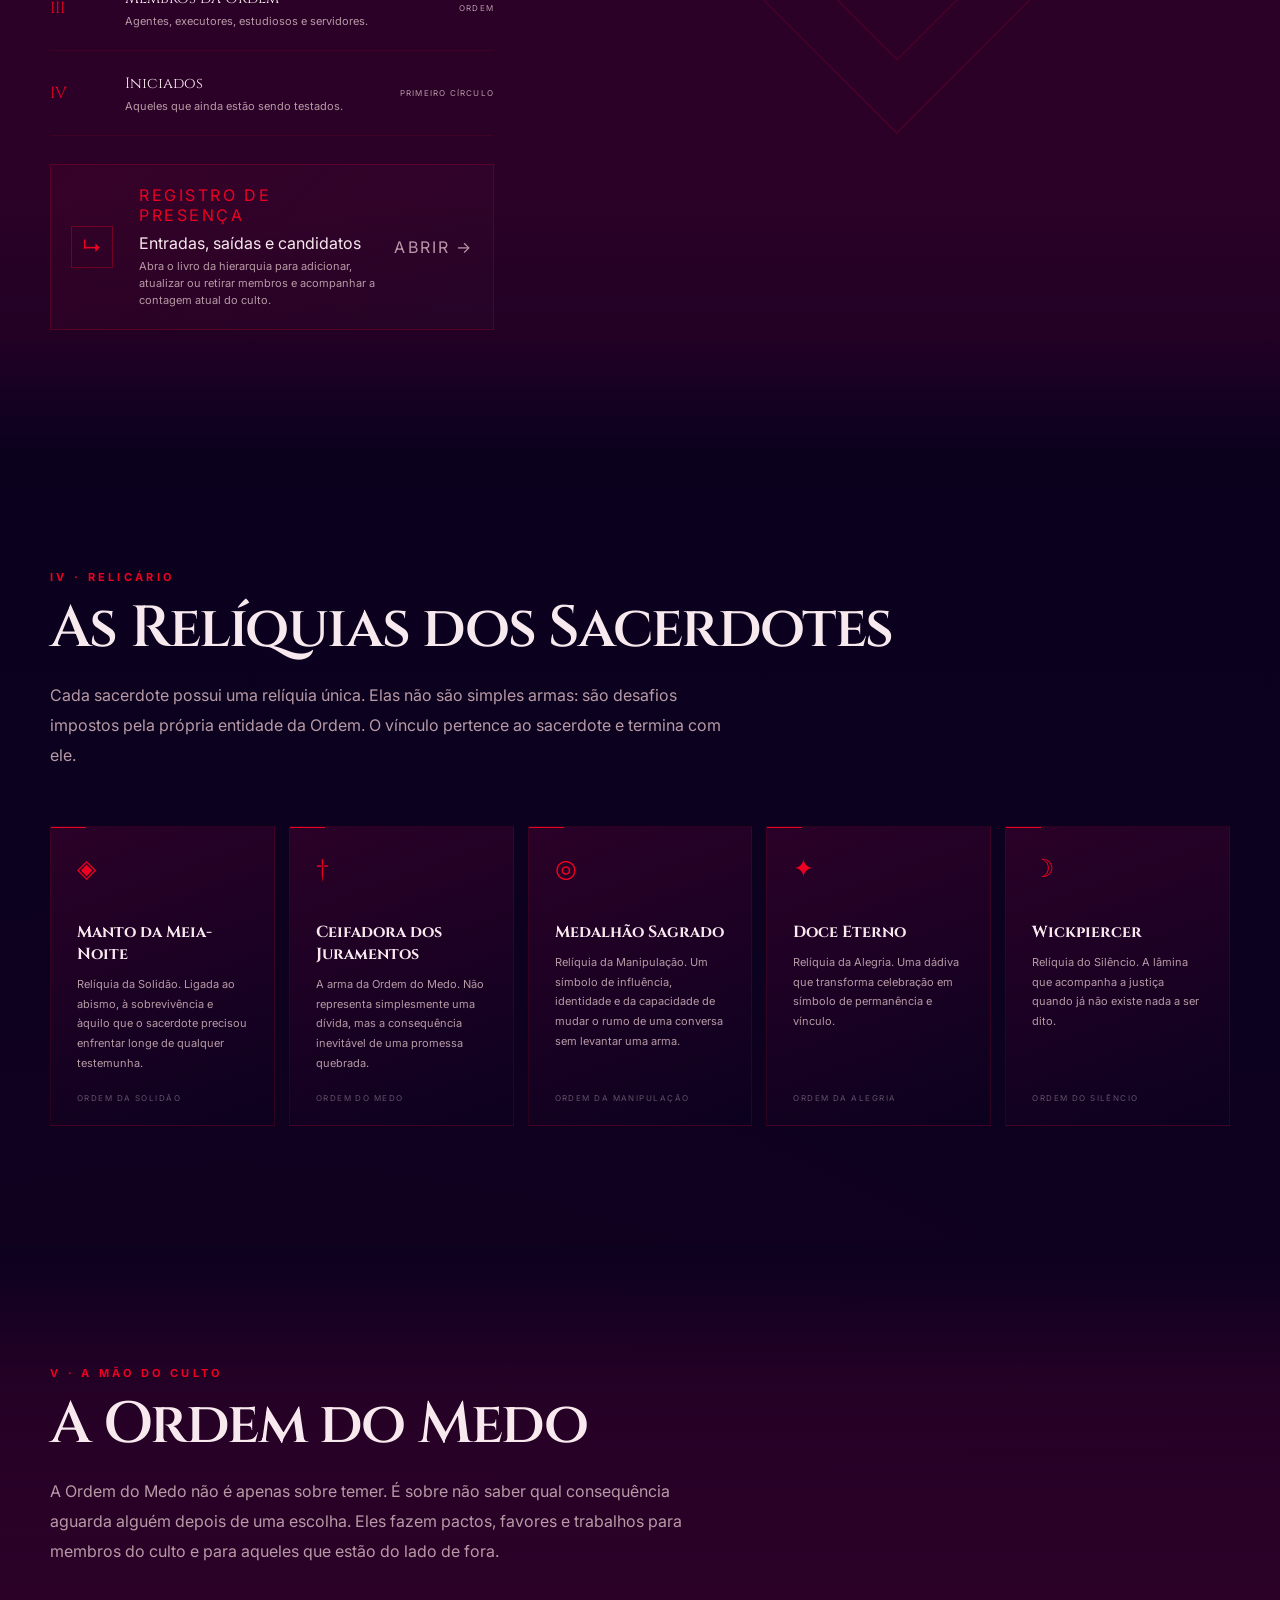
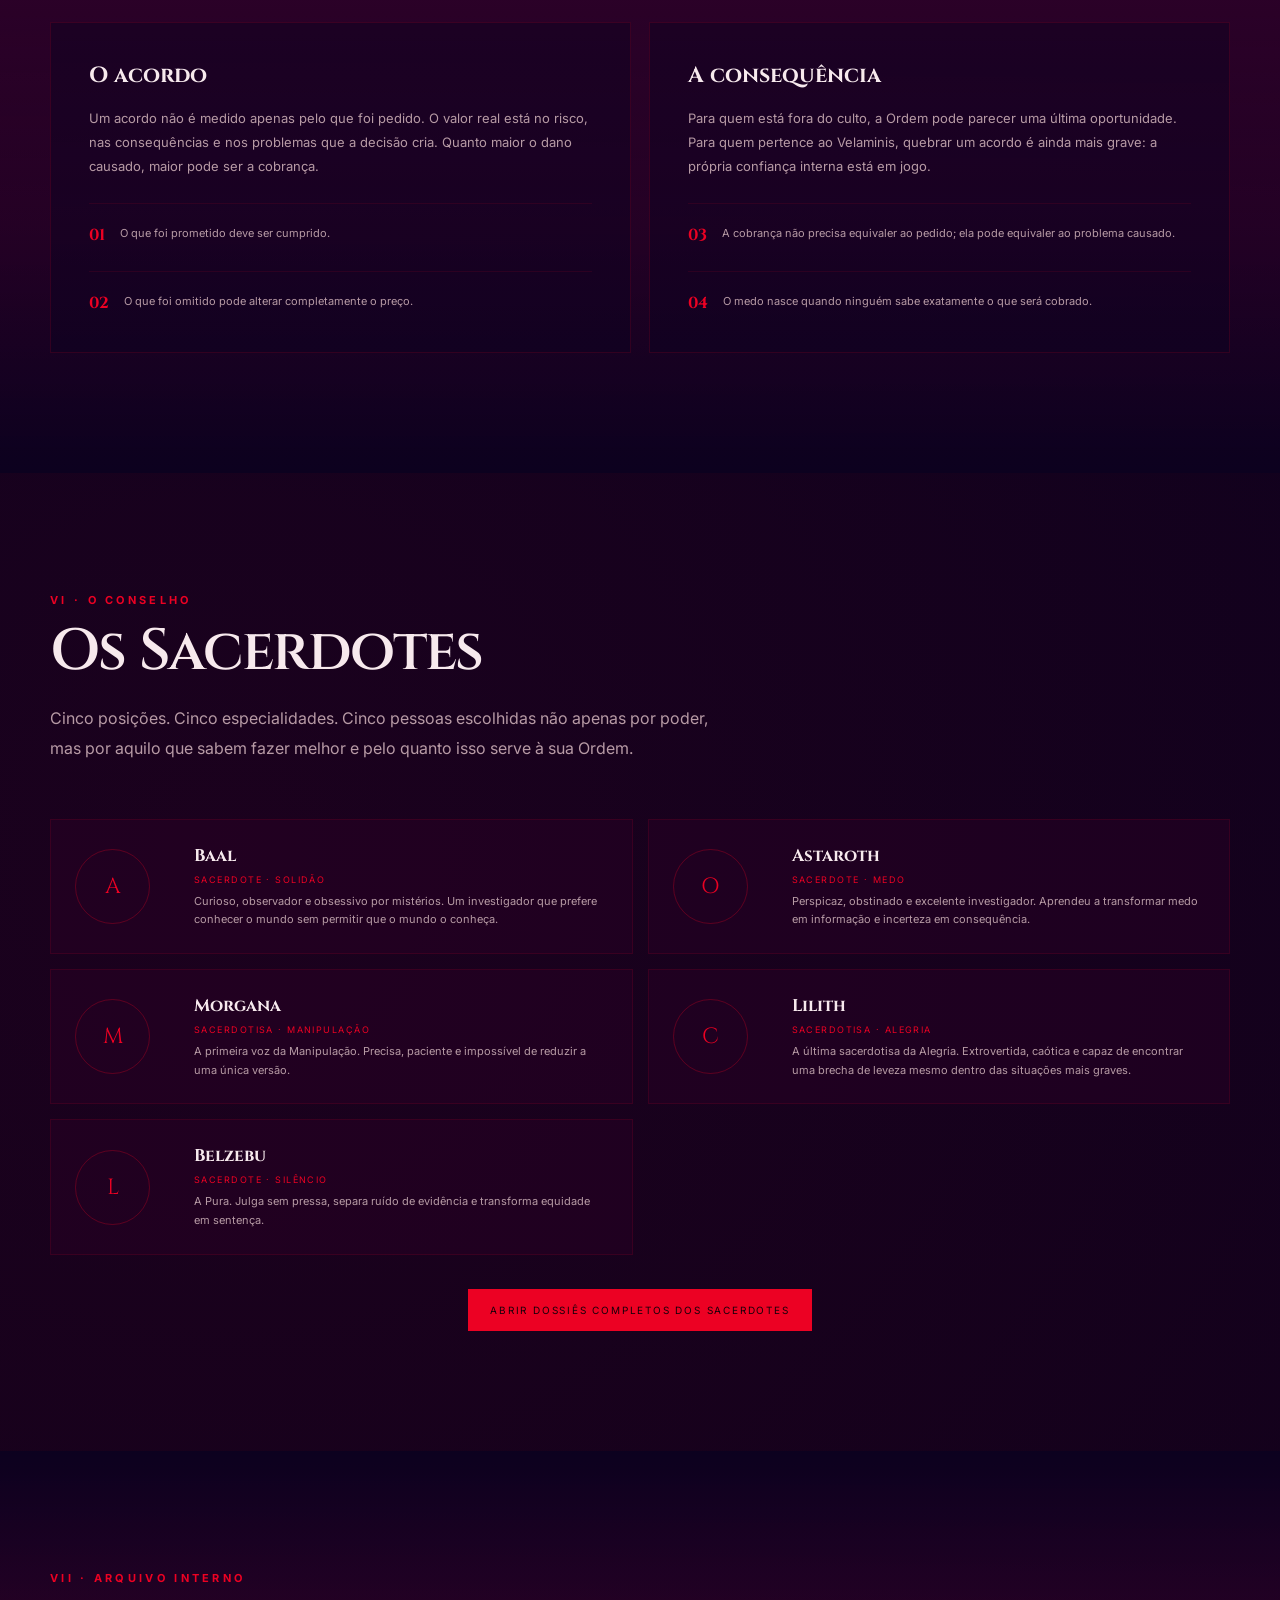
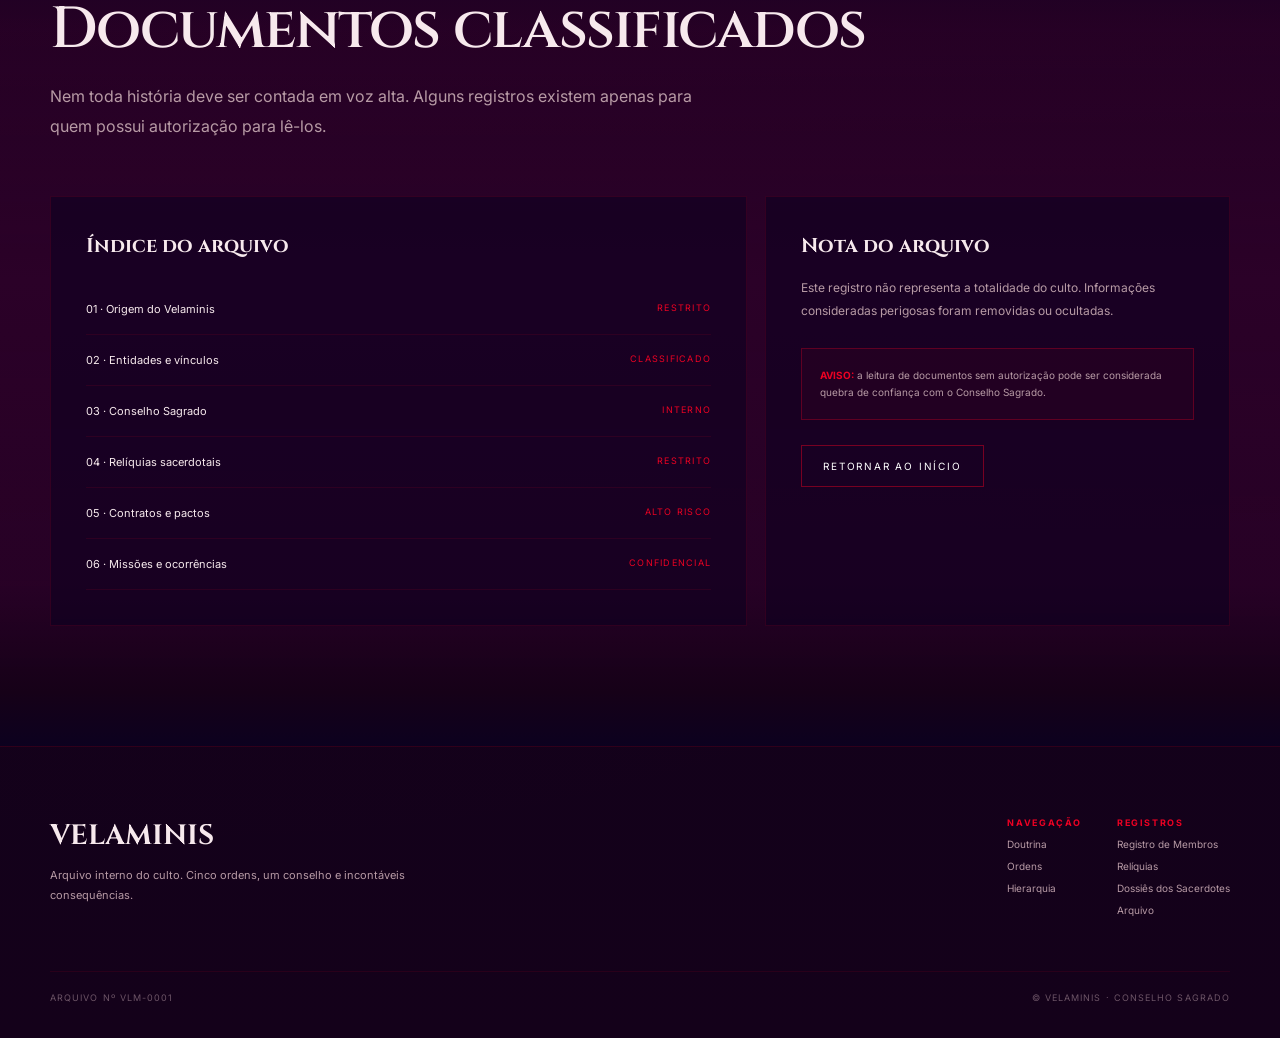
==== commit 0d2c2788: "foi" ====
--- a/index.html
+++ b/index.html
@@ -689,7 +689,7 @@
 
       <article class="priest reveal">
         <div class="priest-mark">C</div>
-        <div><h3>Caramela</h3><div class="role">Sacerdotisa · Alegria</div><p>A última sacerdotisa da Alegria. Extrovertida, caótica e capaz de encontrar uma brecha de leveza mesmo dentro das situações mais graves.</p></div>
+        <div><h3>Lilith</h3><div class="role">Sacerdotisa · Alegria</div><p>A última sacerdotisa da Alegria. Extrovertida, caótica e capaz de encontrar uma brecha de leveza mesmo dentro das situações mais graves.</p></div>
       </article>
 
       <article class="priest reveal">
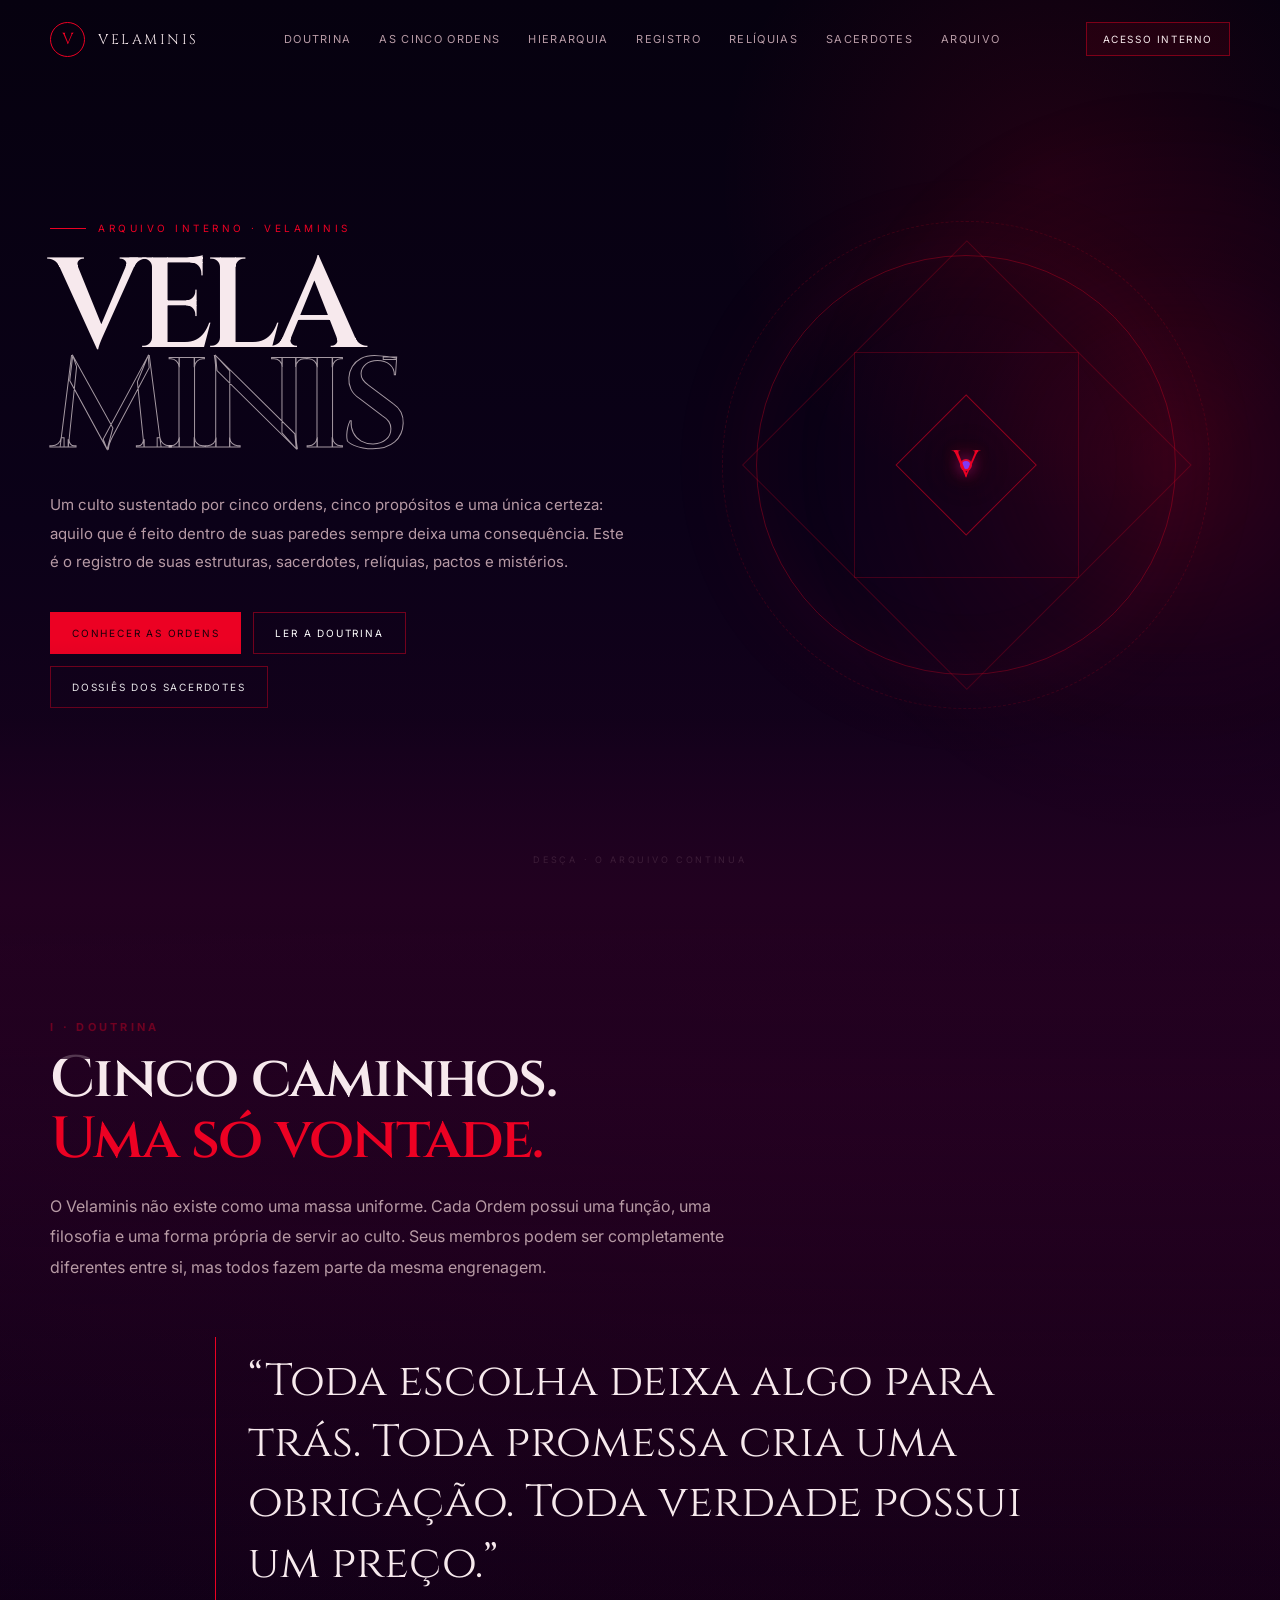
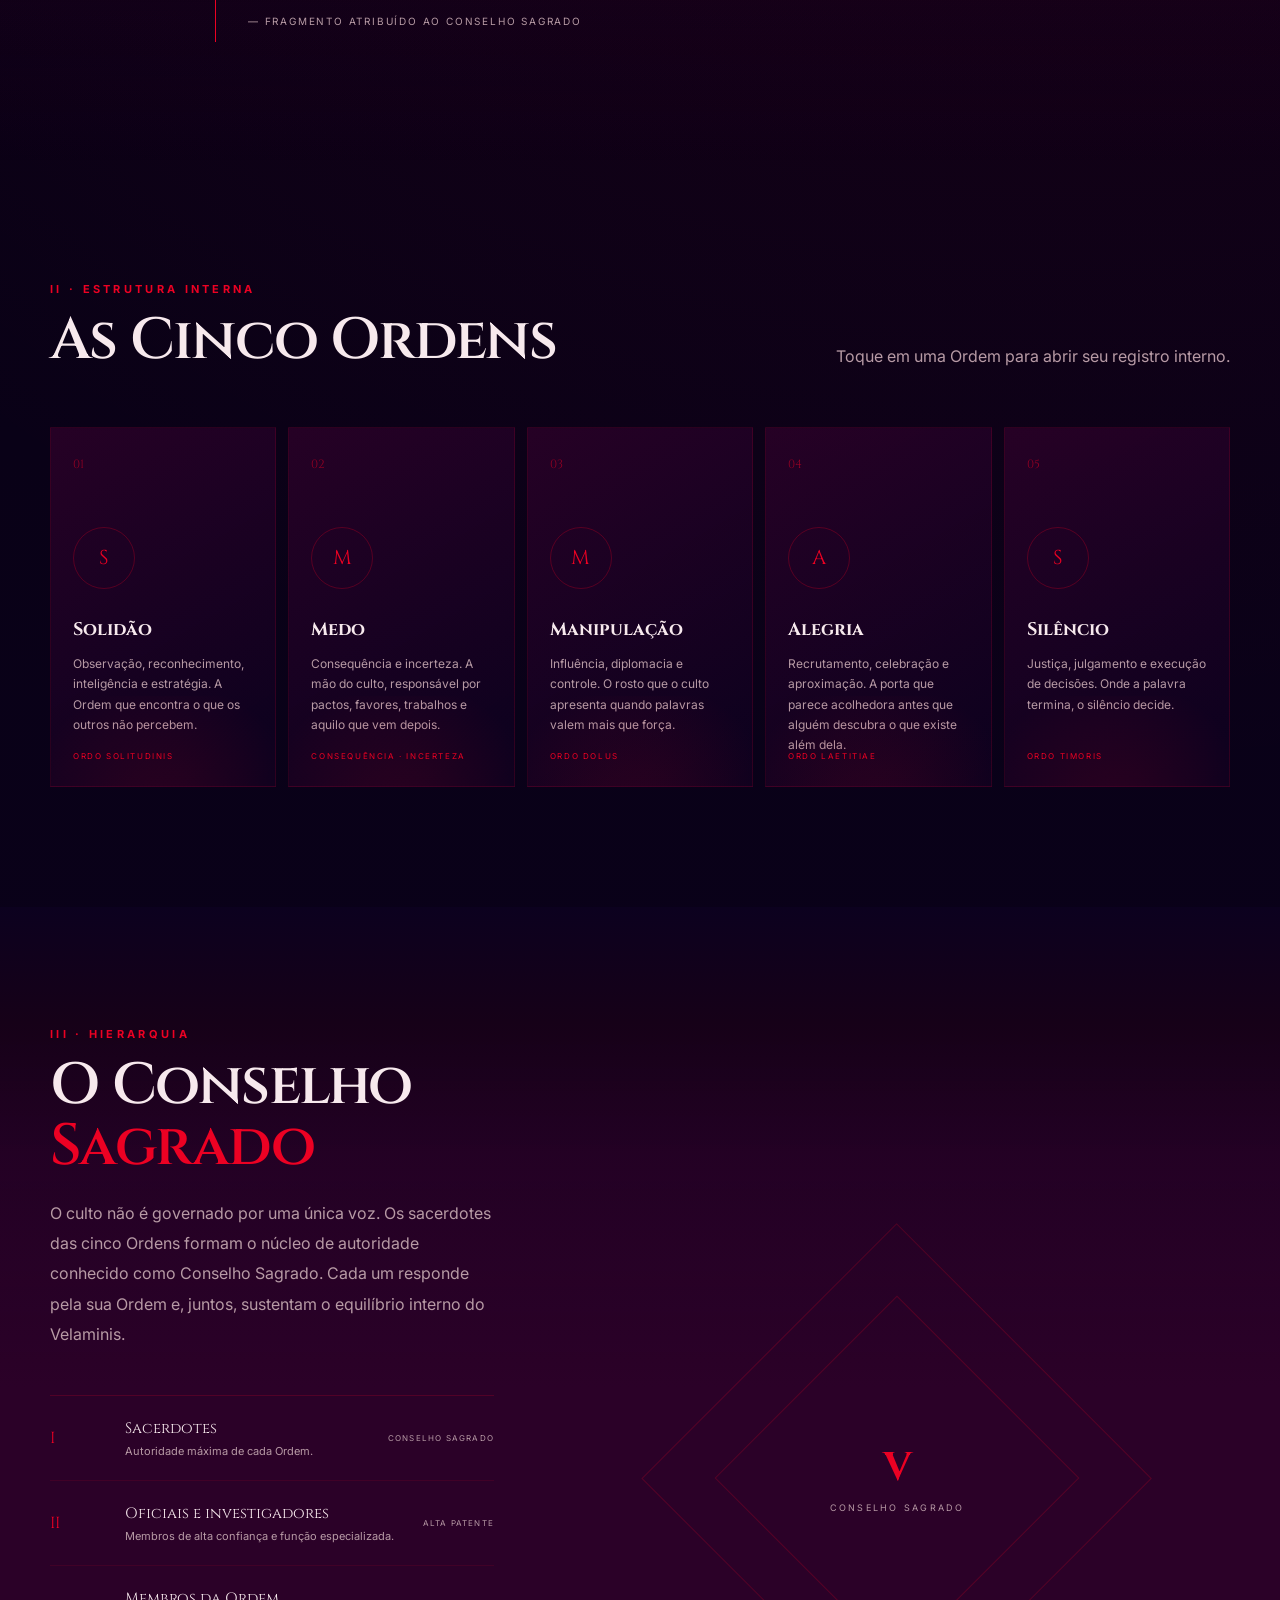
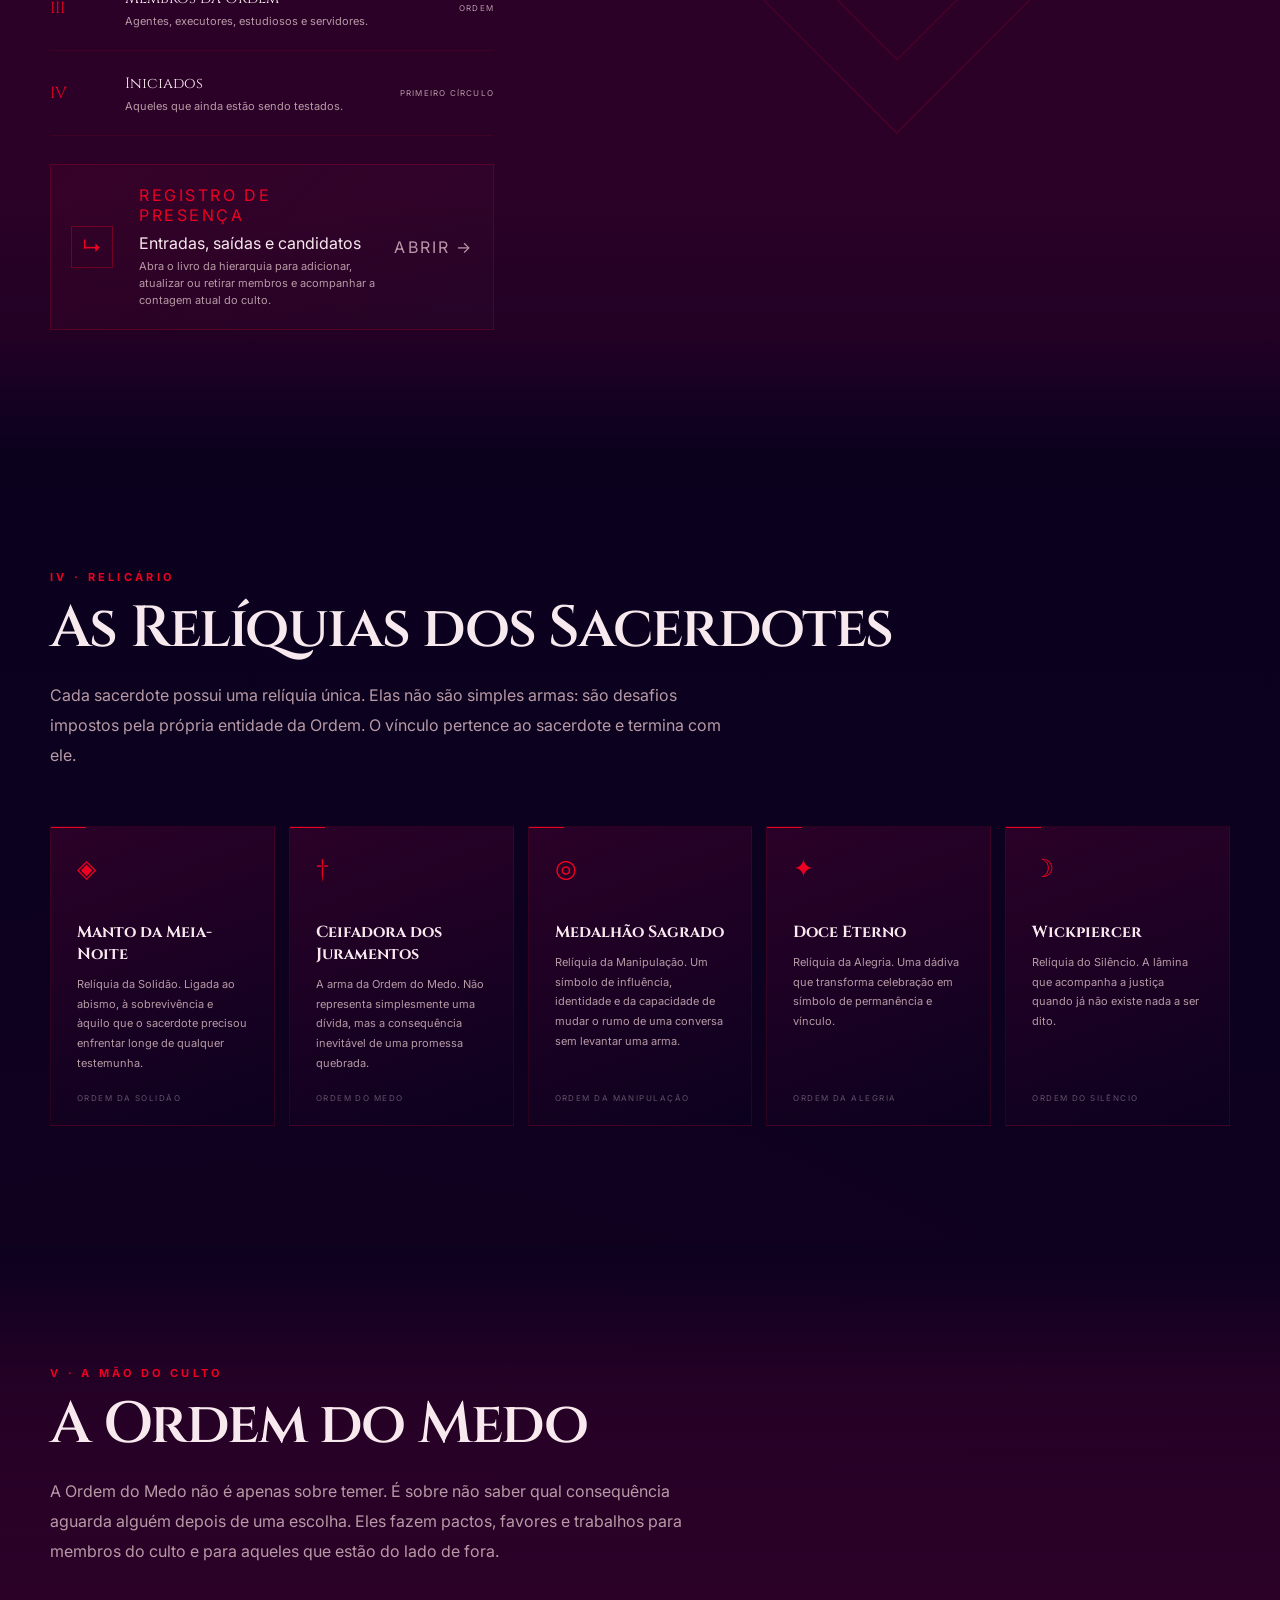
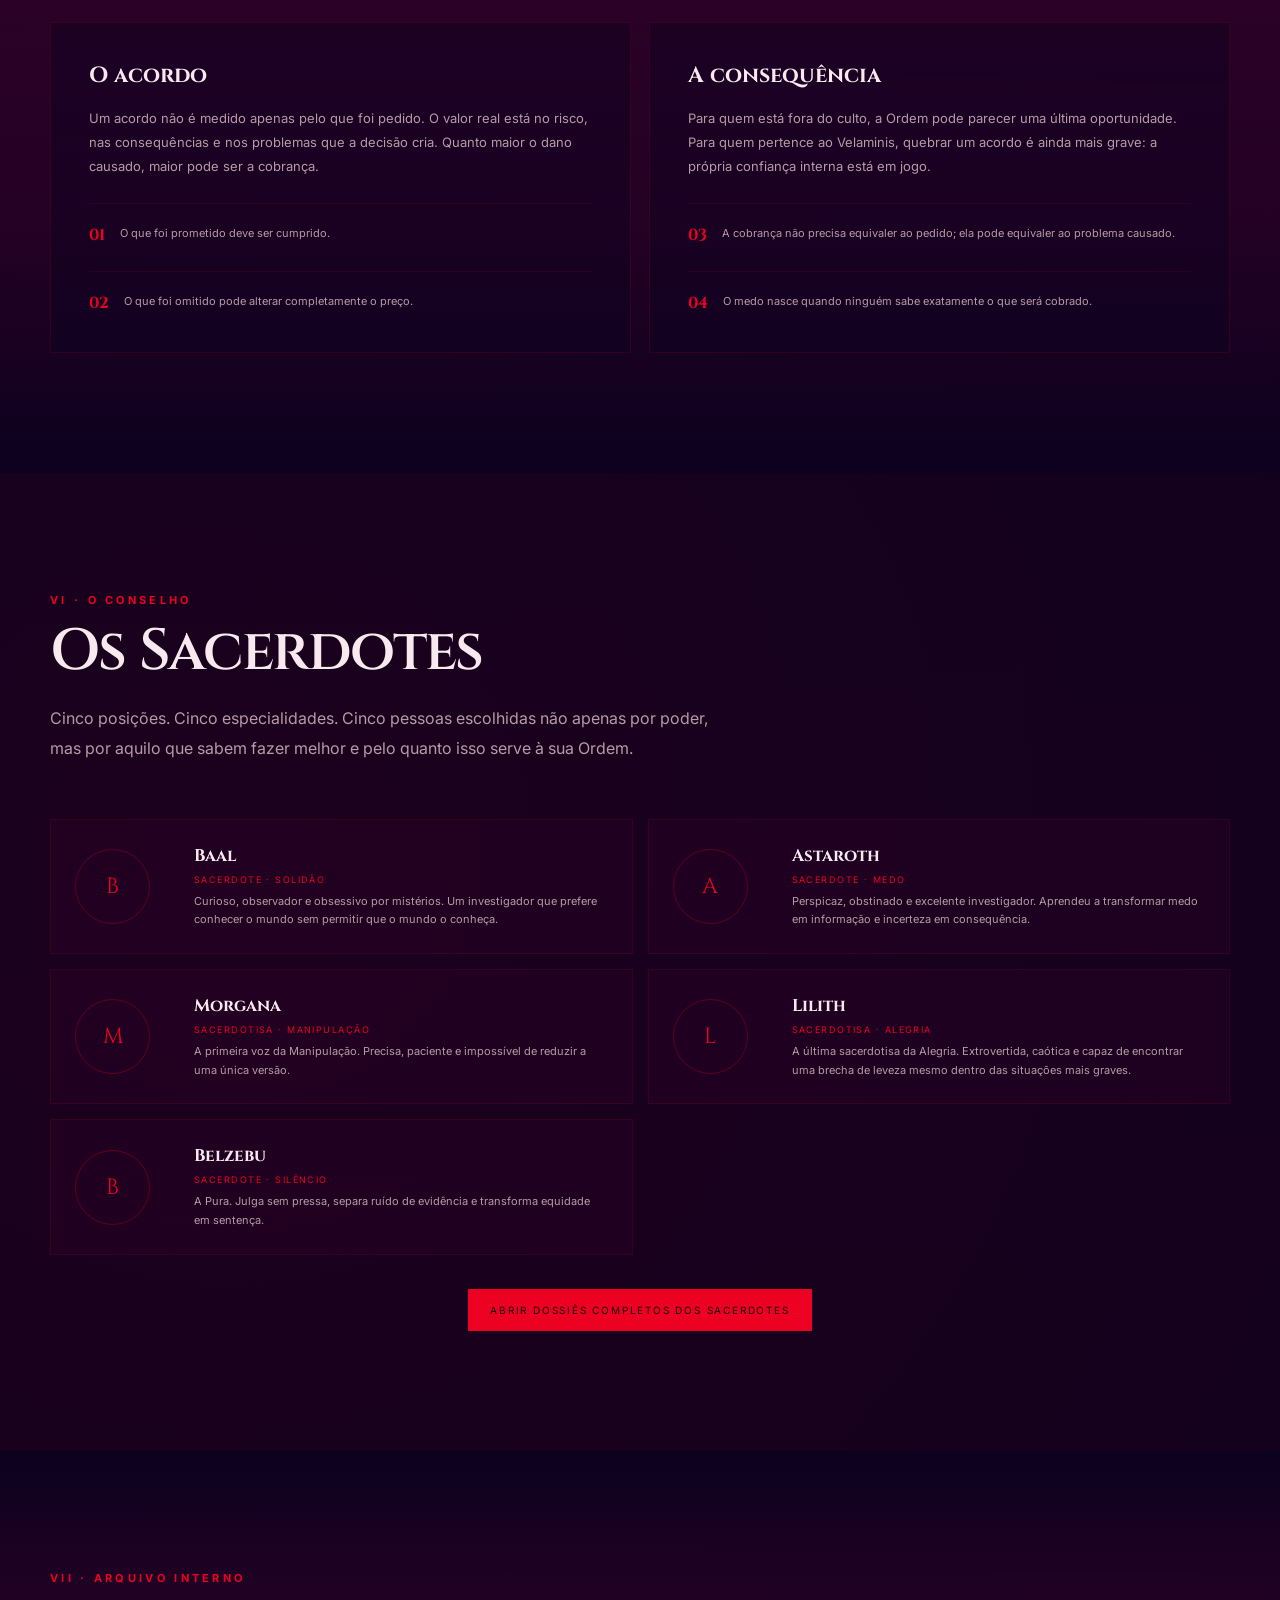
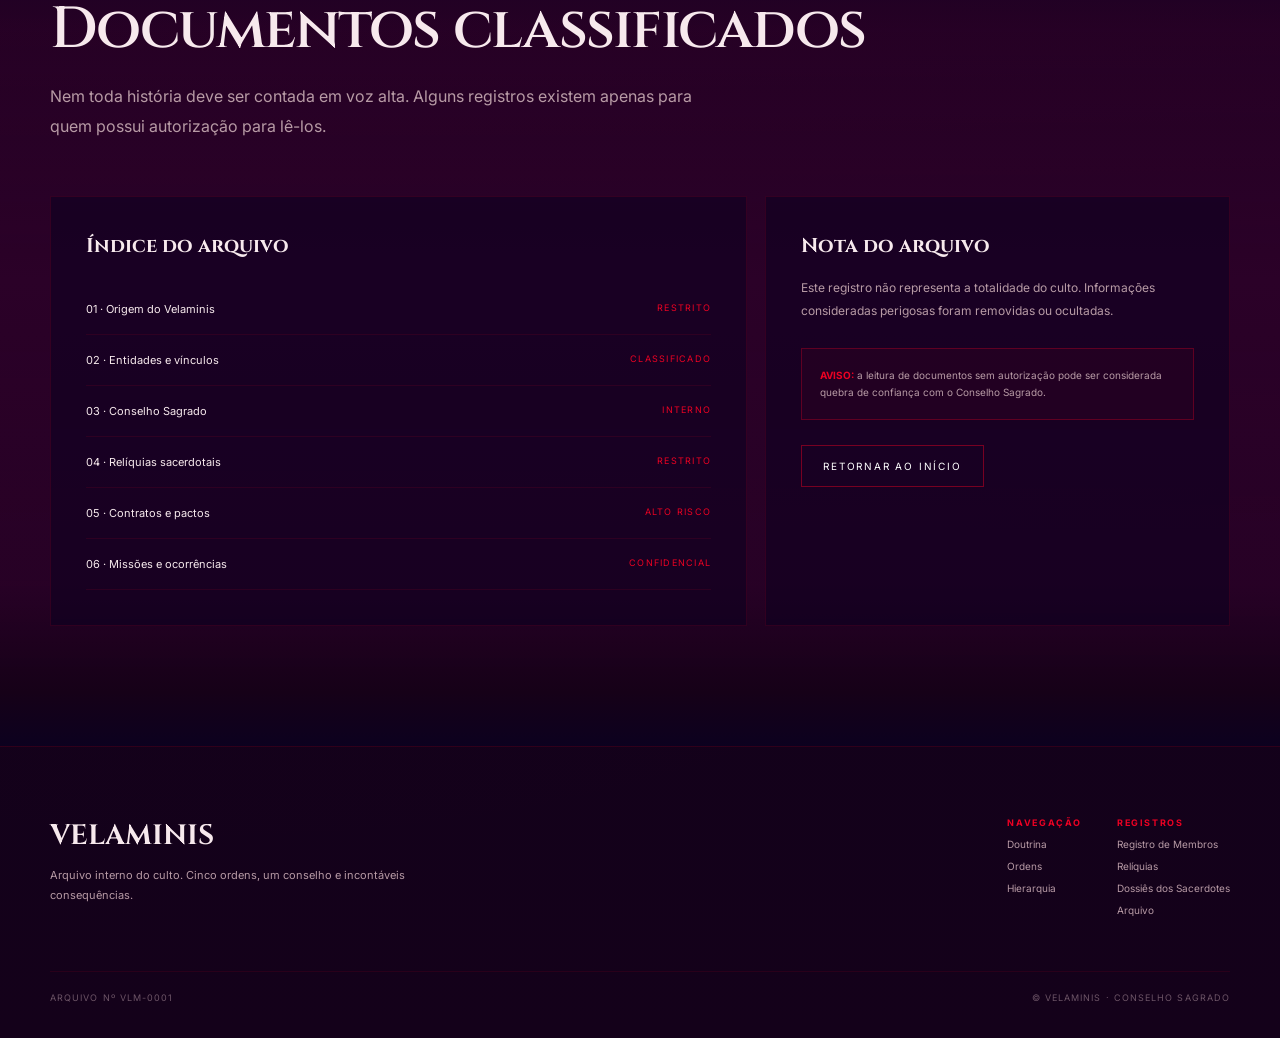
==== commit 9c1dbfb4: "atualizada_nomes" ====
--- a/index.html
+++ b/index.html
@@ -496,7 +496,7 @@
 
       <article class="order-card reveal" data-order="manipulacao">
         <div class="order-number">03</div>
-        <div class="order-icon">D</div>
+        <div class="order-icon">M</div>
         <h3>Manipulação</h3>
         <p>Influência, diplomacia e controle. O rosto que o culto apresenta quando palavras valem mais que força.</p>
         <div class="order-tag">Ordo Dolus</div>
@@ -504,7 +504,7 @@
 
       <article class="order-card reveal" data-order="alegria">
         <div class="order-number">04</div>
-        <div class="order-icon">L</div>
+        <div class="order-icon">A</div>
         <h3>Alegria</h3>
         <p>Recrutamento, celebração e aproximação. A porta que parece acolhedora antes que alguém descubra o que existe além dela.</p>
         <div class="order-tag">Ordo Laetitiae</div>
@@ -512,7 +512,7 @@
 
       <article class="order-card reveal" data-order="silencio">
         <div class="order-number">05</div>
-        <div class="order-icon">T</div>
+        <div class="order-icon">S</div>
         <h3>Silêncio</h3>
         <p>Justiça, julgamento e execução de decisões. Onde a palavra termina, o silêncio decide.</p>
         <div class="order-tag">Ordo Timoris</div>
@@ -673,12 +673,12 @@
 
     <div class="priest-grid">
       <article class="priest reveal">
+        <div class="priest-mark">B</div>
+        <div><h3>Baal</h3><div class="role">Sacerdote · Solidão</div><p>Curioso, observador e obsessivo por mistérios. Um investigador que prefere conhecer o mundo sem permitir que o mundo o conheça.</p></div>
+      </article>
+
+      <article class="priest reveal">
         <div class="priest-mark">A</div>
-        <div><h3>Baal</h3><div class="role">Sacerdote · Solidão</div><p>Curioso, observador e obsessivo por mistérios. Um investigador que prefere conhecer o mundo sem permitir que o mundo o conheça.</p></div>
-      </article>
-
-      <article class="priest reveal">
-        <div class="priest-mark">O</div>
         <div><h3>Astaroth</h3><div class="role">Sacerdote · Medo</div><p>Perspicaz, obstinado e excelente investigador. Aprendeu a transformar medo em informação e incerteza em consequência.</p></div>
       </article>
 
@@ -688,12 +688,12 @@
       </article>
 
       <article class="priest reveal">
-        <div class="priest-mark">C</div>
+        <div class="priest-mark">L</div>
         <div><h3>Lilith</h3><div class="role">Sacerdotisa · Alegria</div><p>A última sacerdotisa da Alegria. Extrovertida, caótica e capaz de encontrar uma brecha de leveza mesmo dentro das situações mais graves.</p></div>
       </article>
 
       <article class="priest reveal">
-        <div class="priest-mark">L</div>
+        <div class="priest-mark">B</div>
         <div><h3>Belzebu</h3><div class="role">Sacerdote · Silêncio</div><p>A Pura. Julga sem pressa, separa ruído de evidência e transforma equidade em sentença.</p></div>
       </article>
     </div>
